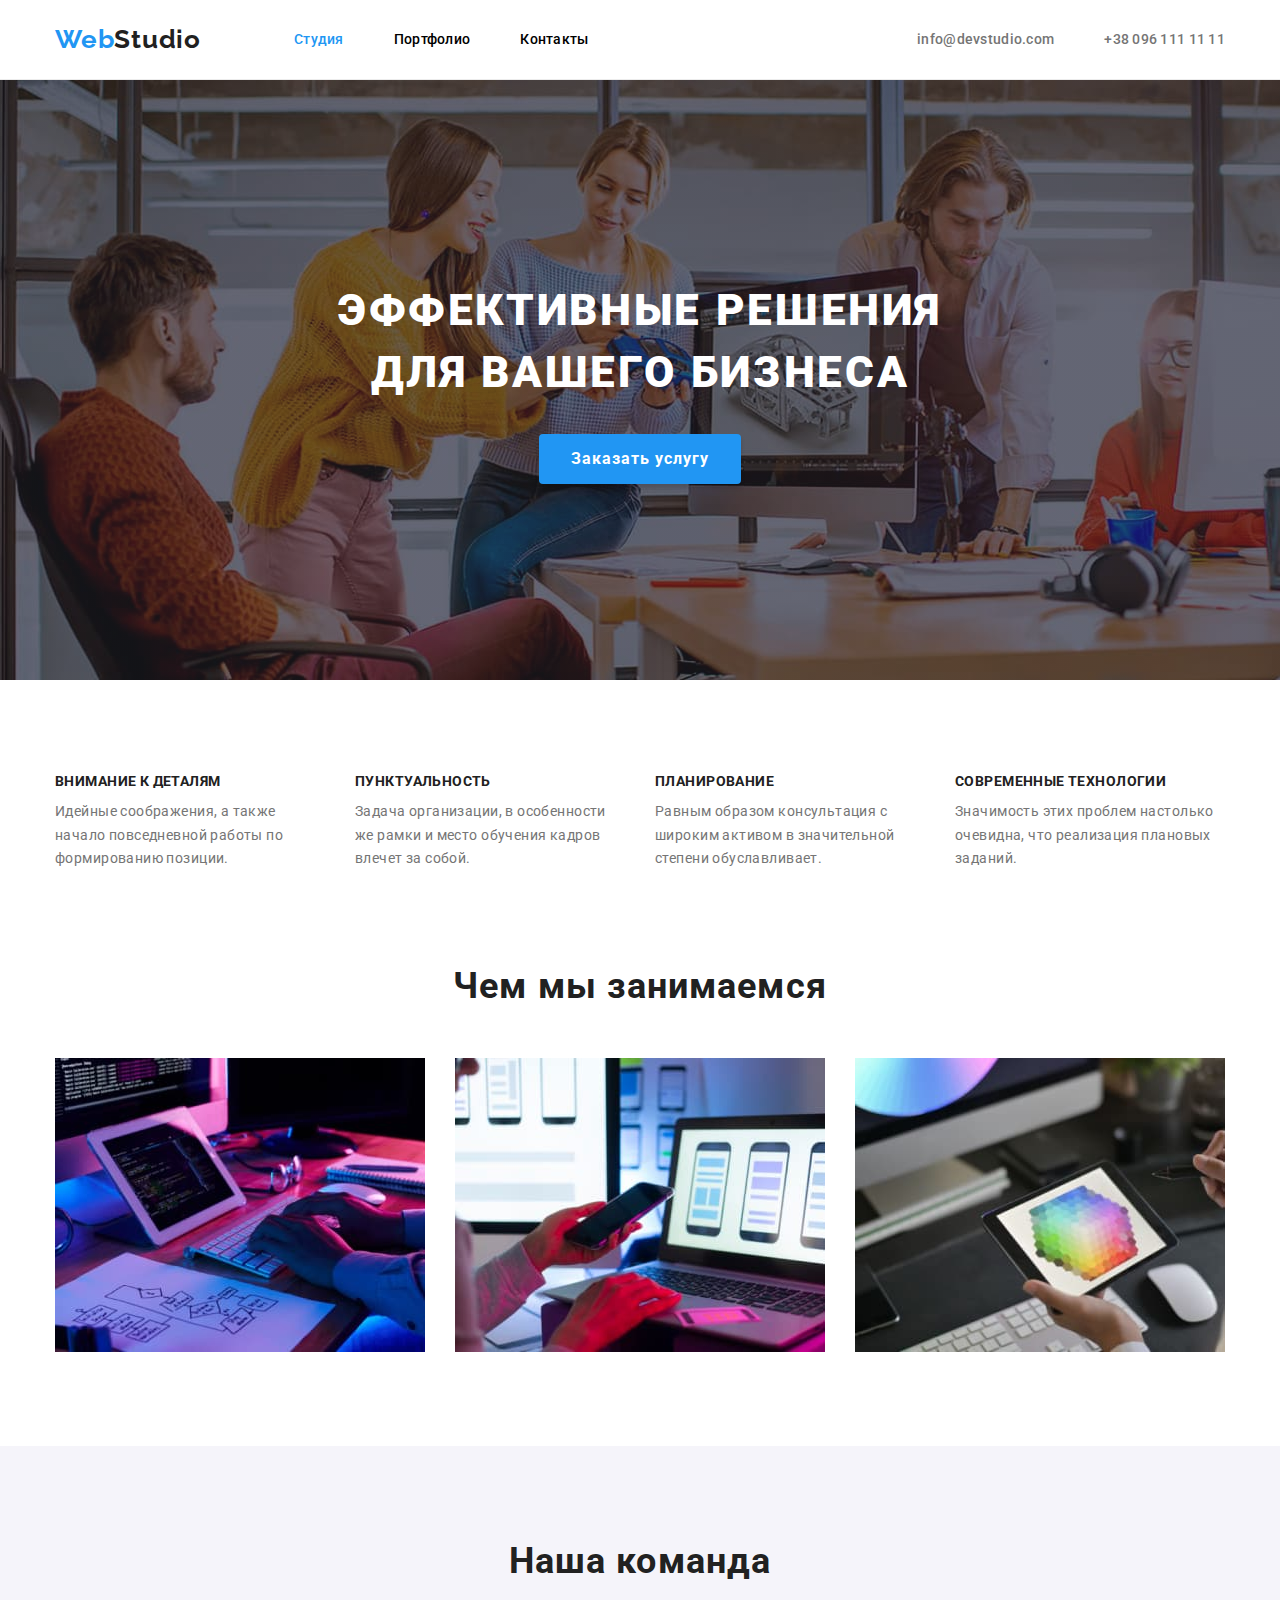
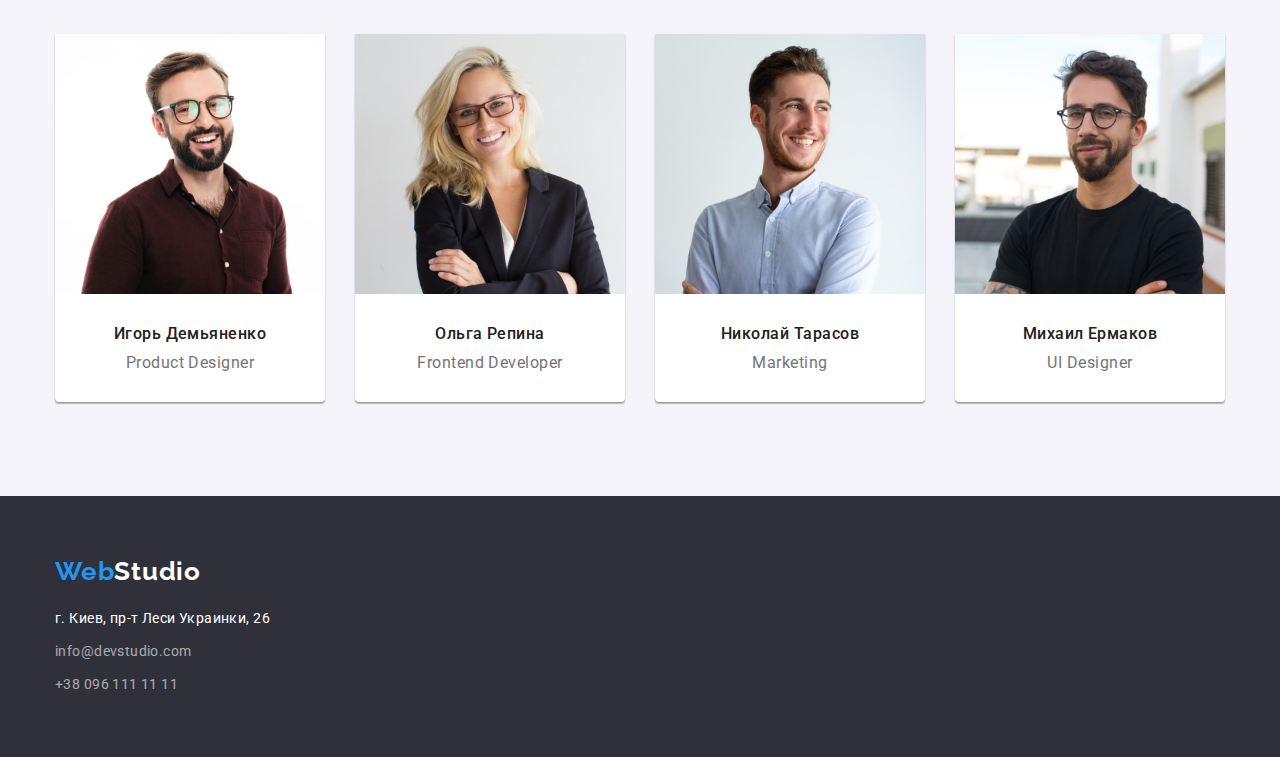
==== index.html @ b8a1b8b2 "Added overlay for hero" ====
<!DOCTYPE html>
<html lang="en">
  <head>
    <meta charset="UTF-8" />
    <meta http-equiv="X-UA-Compatible" content="IE=edge" />
    <meta name="viewport" content="width=device-width, initial-scale=1.0" />
    <title>Студия</title>
    <link rel="preconnect" href="https://fonts.googleapis.com" />
    <link rel="preconnect" href="https://fonts.gstatic.com" crossorigin />
    <link
      href="https://fonts.googleapis.com/css2?family=Raleway:wght@700&family=Roboto:wght@400;500;700;900&display=swap"
      rel="stylesheet"
    />
    <link
      rel="stylesheet"
      href="https://cdnjs.cloudflare.com/ajax/libs/modern-normalize/1.1.0/modern-normalize.min.css"
    />
    <link rel="stylesheet" href="./css/styles.css" />
  </head>
  <body>
    <!-- Шапка сайта -->
    <header class="header">
      <div class="main container">
        <nav class="nav">
          <a href="./index.html" class="header-logo link"
            ><span class="header-logo-web">Web</span>Studio</a
          >
          <ul class="header-list list">
            <li class="items">
              <a href="./index.html" class="studio link">Студия</a>
            </li>
            <li class="items">
              <a href="./portfolio.html" class="link">Портфолио</a>
            </li>
            <li class="items"><a href="" class="link">Контакты</a></li>
          </ul>
        </nav>
        <ul class="goto-list list">
          <li class="address">
            <a href="mailto:info@devstudio.com" class="contacts link"
              >info@devstudio.com</a
            >
          </li>
          <li class="address">
            <a href="tel:+380961111111" class="contacts link"
              >+38 096 111 11 11</a
            >
          </li>
        </ul>
      </div>
    </header>
    <!-- Основной контент страницы -->
    <main>
      <!-- Герой -->
      <section class="hero overlay">
        <div class="container">
          <h1 class="hero-title">Эффективные решения для вашего бизнеса</h1>
          <button type="button" class="hero-button">Заказать услугу</button>
        </div>
      </section>
      <!-- Особенности -->
      <section class="feature">
        <div class="container">
          <h2 class="hiden-title">Особенности</h2>
          <ul class="feature-list list">
            <li class="items">
              <h3 class="feature-title">Внимание к деталям</h3>
              <p class="feature-paragraph">
                Идейные соображения, а также начало повседневной работы по
                формированию позиции.
              </p>
            </li>
            <li class="items">
              <h3 class="feature-title">Пунктуальность</h3>
              <p class="feature-paragraph">
                Задача организации, в особенности же рамки и место обучения
                кадров влечет за собой.
              </p>
            </li>
            <li class="items">
              <h3 class="feature-title">Планирование</h3>
              <p class="feature-paragraph">
                Равным образом консультация с широким активом в значительной
                степени обуславливает.
              </p>
            </li>
            <li class="items">
              <h3 class="feature-title">Современные технологии</h3>
              <p class="feature-paragraph">
                Значимость этих проблем настолько очевидна, что реализация
                плановых заданий.
              </p>
            </li>
          </ul>
        </div>
      </section>
      <!-- Чем мы занимаемся -->
      <section class="work">
        <div class="container">
          <h3 class="work-title">Чем мы занимаемся</h3>
          <ul class="list">
            <li class="items">
              <img src="./images/1.jpg" alt="endcode" width="370" class="img" />
            </li>
            <li class="items">
              <img
                src="./images/2.jpg"
                alt="choosing style"
                width="370"
                class="img"
              />
            </li>
            <li class="items">
              <img
                src="./images/3.jpg"
                alt="choosing gamma"
                width="370"
                class="img"
              />
            </li>
          </ul>
        </div>
      </section>
      <!-- Наша команда -->
      <section class="team">
        <div class="container">
          <h3 class="team-title">Наша команда</h3>
          <ul class="team-list list">
            <li class="team-line">
              <img src="./images/4.jpg" alt="photo" width="270" class="img" />
              <h3 class="team-header">Игорь Демьяненко</h3>
              <p class="team-garagraph">Product Designer</p>
            </li>
            <li class="team-line">
              <img src="./images/5.jpg" alt="photo" width="270" class="img" />
              <h3 class="team-header">Ольга Репина</h3>
              <p class="team-garagraph">Frontend Developer</p>
            </li>
            <li class="team-line">
              <img src="./images/6.jpg" alt="photo" width="270" class="img" />
              <h3 class="team-header">Николай Тарасов</h3>
              <p class="team-garagraph">Marketing</p>
            </li>
            <li class="team-line">
              <img src="./images/7.jpg" alt="photo" width="270" class="img" />
              <h3 class="team-header">Михаил Ермаков</h3>
              <p class="team-garagraph">UI Designer</p>
            </li>
          </ul>
        </div>
      </section>
    </main>
    <!-- Контакты, футер -->
    <footer class="footer">
      <div class="container">
        <a href="./index.html" class="footer-logo link"
          ><span class="footer-logo-web">Web</span>Studio</a
        >
        <address>
          <ul class="list">
            <li class="goto">
              <a
                href="https://www.google.com/maps/d/viewer?mid=10uSM3H-mIU3GznYo2szRIEphczw&hl=en_US"
                target="_blank"
                rel="noopener noreferrer"
                class="footer-adress link"
                >г. Киев, пр-т Леси Украинки, 26</a
              >
            </li>
            <li class="goto">
              <a href="mailto:info@devstudio.com" class="footer-link link"
                >info@devstudio.com</a
              >
            </li>
            <li class="goto">
              <a href="tel:+380961111111" class="footer-link link"
                >+38 096 111 11 11</a
              >
            </li>
          </ul>
        </address>
      </div>
    </footer>
  </body>
</html>
---- css/styles.css ----
:root {
  --main-bcgrnd-color: #e5e5e5;
  --main-font-color: #212121;
  --button-color: #2196f3;
  --add-font-color: #000000;
  --paragraph-color: #757575;
  --white-color: #ffffff;
  --second-bcgrnd-color: #2f303a;
  --third-bcgrnd-color: #f5f4fa;
  --rgba-color: rgba(255, 255, 255, 0.6);
  --border-header: #ececec;
}
/* Глобальные стили в Body */
body {
  font-family: "Roboto", sans-serif;
  /* background-color: var(--main-bcgrnd-color); */
  color: var(--main-font-color);
}
/* Отключение точки рядом в списках */
.list {
  list-style: none;
  font-style: normal;
}
/* Скрываем заголовок которого нет на макете */
.hiden-title {
  display: none;
}
.header {
  background-color: var(--white-color);
  margin-left: auto;
  margin-right: auto;
  border-bottom: 1px solid var(--border-header);
}
/* Удаляем подчеркивание в ссылках */
.link {
  font-weight: 500;
  font-size: 14px;
  line-height: 1.1;
  letter-spacing: 0.02em;
  text-decoration: none;
  color: var(--add-font-color);
}

.main .link {
  display: block;
  text-align: center;
  padding-top: 32px;
  padding-bottom: 32px;
}

.container {
  margin-left: auto;
  margin-right: auto;
  width: 1200px;
  padding-left: 15px;
  padding-right: 15px;
}

.nav .header-logo {
  display: block;
  margin-right: 93px;
  padding-top: 24px;
  padding-bottom: 24px;

  font-family: "Raleway";
  font-weight: 700;
  font-size: 26px;
  line-height: 1.2;
  letter-spacing: 0.03em;
  color: var(--add-font-colour);
}

.header-logo-web {
  color: var(--button-color);
}

.header-list {
  display: flex;
  padding: 0;
  margin-top: 0;
  margin-bottom: 0;

  font-weight: 500;
  font-size: 14px;
  line-height: 1.1;
  letter-spacing: 0.02em;
}

.main .items:not(:last-child) {
  margin-right: 50px;
}

.header .main {
  display: flex;
}

.nav {
  display: flex;
  align-items: center;
}

.main .goto-list {
  display: flex;
  margin-left: auto;
  padding: 0;
  margin-top: 0;
  margin-bottom: 0;
}

.main .address:not(:last-child) {
  margin-right: 50px;
}

.header-list .link:hover,
.header-list .link:focus,
.goto-list .link:hover,
.goto-list .link:focus {
  color: var(--button-color);
}

.header .studio,
.header .portfolio {
  color: var(--button-color);
}
.goto-list .contacts {
  color: var(--paragraph-color);
}
.hero {
  padding-top: 200px;
  padding-bottom: 200px;
  margin-left: auto;
  margin-right: auto;
}

.overlay {
  max-width: 1600px;
  height: 600px;
  margin-left: auto;
  margin-right: auto;
  background-image: linear-gradient(
      to right,
      rgba(47, 48, 58, 0.4),
      rgba(47, 48, 58, 0.4)
    ),
    url("../images/hero.jpg");
}

.hero-title {
  width: 696px;

  margin: 0 auto 30px;

  font-weight: 900;
  font-size: 44px;
  line-height: 1.4;
  text-align: center;
  letter-spacing: 0.06em;
  text-transform: uppercase;
  color: var(--white-color);
}

.hero .hero-button {
  display: block;
  padding: 10px 32px;
  min-width: 200px;
  margin: 0 auto;

  font-family: inherit;
  font-weight: 700;
  font-size: 16px;
  line-height: 1.9;
  align-items: center;
  text-align: center;
  letter-spacing: 0.06em;
  color: var(--white-color);

  box-shadow: 0px 4px 4px rgba(0, 0, 0, 0.15);
  border-radius: 4px;
  border: transparent;
  background-color: var(--button-color);

  cursor: pointer;
}
.hero .hero-button:hover,
.hero .hero-button:focus {
  color: var(--add-font-color);
}

.feature {
  padding-top: 94px;
  padding-bottom: 94px;
  margin-left: auto;
  margin-right: auto;
}

.feature .feature-title {
  width: 270px;

  margin-top: 0;
  margin-bottom: 10px;

  font-weight: 700;
  font-size: 14px;
  line-height: 1.1;
  letter-spacing: 0.03em;
  text-transform: uppercase;
}

.feature .feature-list {
  display: flex;
  justify-content: center;
  margin-top: 0;
  margin-bottom: 0;
  padding: 0;
}

.feature .items:not(:last-child) {
  margin-right: 30px;
}

.feature .feature-paragraph {
  width: 270px;

  margin-top: 0;
  margin-bottom: 0;

  font-size: 14px;
  line-height: 1.7;
  letter-spacing: 0.03em;
  color: var(--paragraph-color);
}

.work {
  padding-bottom: 94px;
  margin-left: auto;
  margin-right: auto;
}

.work .work-title {
  margin-top: 0;
  margin-bottom: 50px;

  font-weight: 700;
  font-size: 36px;
  line-height: 1.2;
  text-align: center;
  letter-spacing: 0.03em;
}

.work .list {
  display: flex;
  justify-content: center;

  margin-top: 0;
  margin-bottom: 0;
  padding: 0;
}

.work .items:not(:last-child) {
  margin-right: 30px;
}

.work .img {
  display: block;
  margin: 0;
}

.team {
  background-color: var(--third-bcgrnd-color);
  margin-left: auto;
  margin-right: auto;
  padding-top: 94px;
  padding-bottom: 94px;
}
.team .team-title {
  margin-top: 0;
  margin-bottom: 50px;

  font-weight: 700;
  font-size: 36px;
  line-height: 1.2;
  text-align: center;
  letter-spacing: 0.03em;
}

.team .team-list {
  display: flex;
  justify-content: center;
  margin: 0;
  padding: 0;
}

.team .team-line {
  background-color: var(--white-color);
  padding-bottom: 30px;
  box-shadow: 0px 1px 3px rgba(0, 0, 0, 0.12), 0px 1px 1px rgba(0, 0, 0, 0.14),
    0px 2px 1px rgba(0, 0, 0, 0.2);
  border-radius: 0px 0px 4px 4px;
}

.team .team-line:not(:last-child) {
  margin-right: 30px;
}

.team .team-header {
  margin-top: 30px;
  margin-bottom: 10px;

  font-weight: 500;
  font-size: 16px;
  line-height: 1.2;
  text-align: center;
  letter-spacing: 0.03em;
}
.team .team-garagraph {
  margin-top: 0;
  margin-bottom: 0;

  font-weight: 400;
  font-size: 16px;
  line-height: 1.2;
  text-align: center;
  letter-spacing: 0.03em;
  color: var(--paragraph-color);
}

.team-list .img {
  display: block;
  margin: 0;
}

.footer {
  background-color: var(--second-bcgrnd-color);
  margin-left: auto;
  margin-right: auto;
  padding-top: 60px;
  padding-bottom: 60px;
}

.footer .footer-logo {
  display: inline-block;
  margin-bottom: 20px;

  font-family: "Raleway";
  font-weight: 700;
  font-size: 26px;
  line-height: 1.2;
  letter-spacing: 0.03em;
  color: var(--white-color);
}

.footer .footer-logo-web {
  color: var(--button-color);
}

/* .footer .list {
  margin-left: 215px;
} */

.footer .footer-link,
.footer .footer-adress {
  font-weight: 400;
  font-size: 14px;
  line-height: 1.7;
  letter-spacing: 0.03em;
  color: var(--white-color);
}
.footer .footer-link {
  color: var(--rgba-color);
}

.footer .footer-link:hover,
.footer .footer-adress:hover,
.footer .footer-link:focus,
.footer .footer-adress:focus {
  color: var(--button-color);
}

.footer .list {
  margin-top: 0;
  margin-bottom: 0;
  padding: 0;
}

.footer .goto:not(:last-child) {
  margin-bottom: 9px;
}

/* Стили для портфолио */
.filter {
  margin-left: auto;
  margin-right: auto;
  padding-top: 94px;
  padding-bottom: 94px;
}

.filter .filter-list {
  display: flex;
  margin-top: 0;
  padding: 0;
  margin-bottom: 0;
  margin-bottom: 50px;
}

.filter .result-search {
  display: flex;
  flex-wrap: wrap;
  justify-content: center;
  margin-top: 0;
  padding: 0;
  margin-bottom: 0;
}

.filter-list > .items:not(:last-child) {
  margin-right: 8px;
}

.filter .sort {
  display: flex;
  justify-content: center;
}

.filter-button {
  display: inline-block;
  padding: 8px 22px;
  min-width: 73px;
  text-align: center;

  font-family: inherit;
  font-weight: 500;
  font-size: 16px;
  line-height: 1.6;

  border: transparent;
  border-radius: 4px;
  background-color: var(--third-bcgrnd-color);
  cursor: pointer;
}

.filter-button:hover,
.filter-button:focus {
  color: var(--white-color);
  background-color: var(--button-color);
}

.filter .filter-search {
  background-color: var(--white-color);
  width: calc((100% - 60px) / 3);
}

.filter-search > .border {
  border: 1px solid #eeeeee;
}

.filter-search .center {
  padding: 20px 24px 20px;
}

.result-search > .filter-search:not(:nth-child(3n)) {
  margin-right: 30px;
}

.result-search > .filter-search:not(:nth-last-child(-n + 3)) {
  margin-bottom: 30px;
}

.filter .img {
  display: block;
  margin: 0;
}

.filter .filter-title {
  width: 322px;

  margin-top: 0;
  margin-bottom: 4px;
  font-weight: 700;
  font-size: 18px;
  line-height: 2;
  letter-spacing: 0.06em;
}
.filter .filter-paragraph {
  width: 322px;

  margin: 0;

  font-weight: 400;
  font-size: 16px;
  line-height: 1.9;
  letter-spacing: 0.03em;
  color: var(--paragraph-color);
}
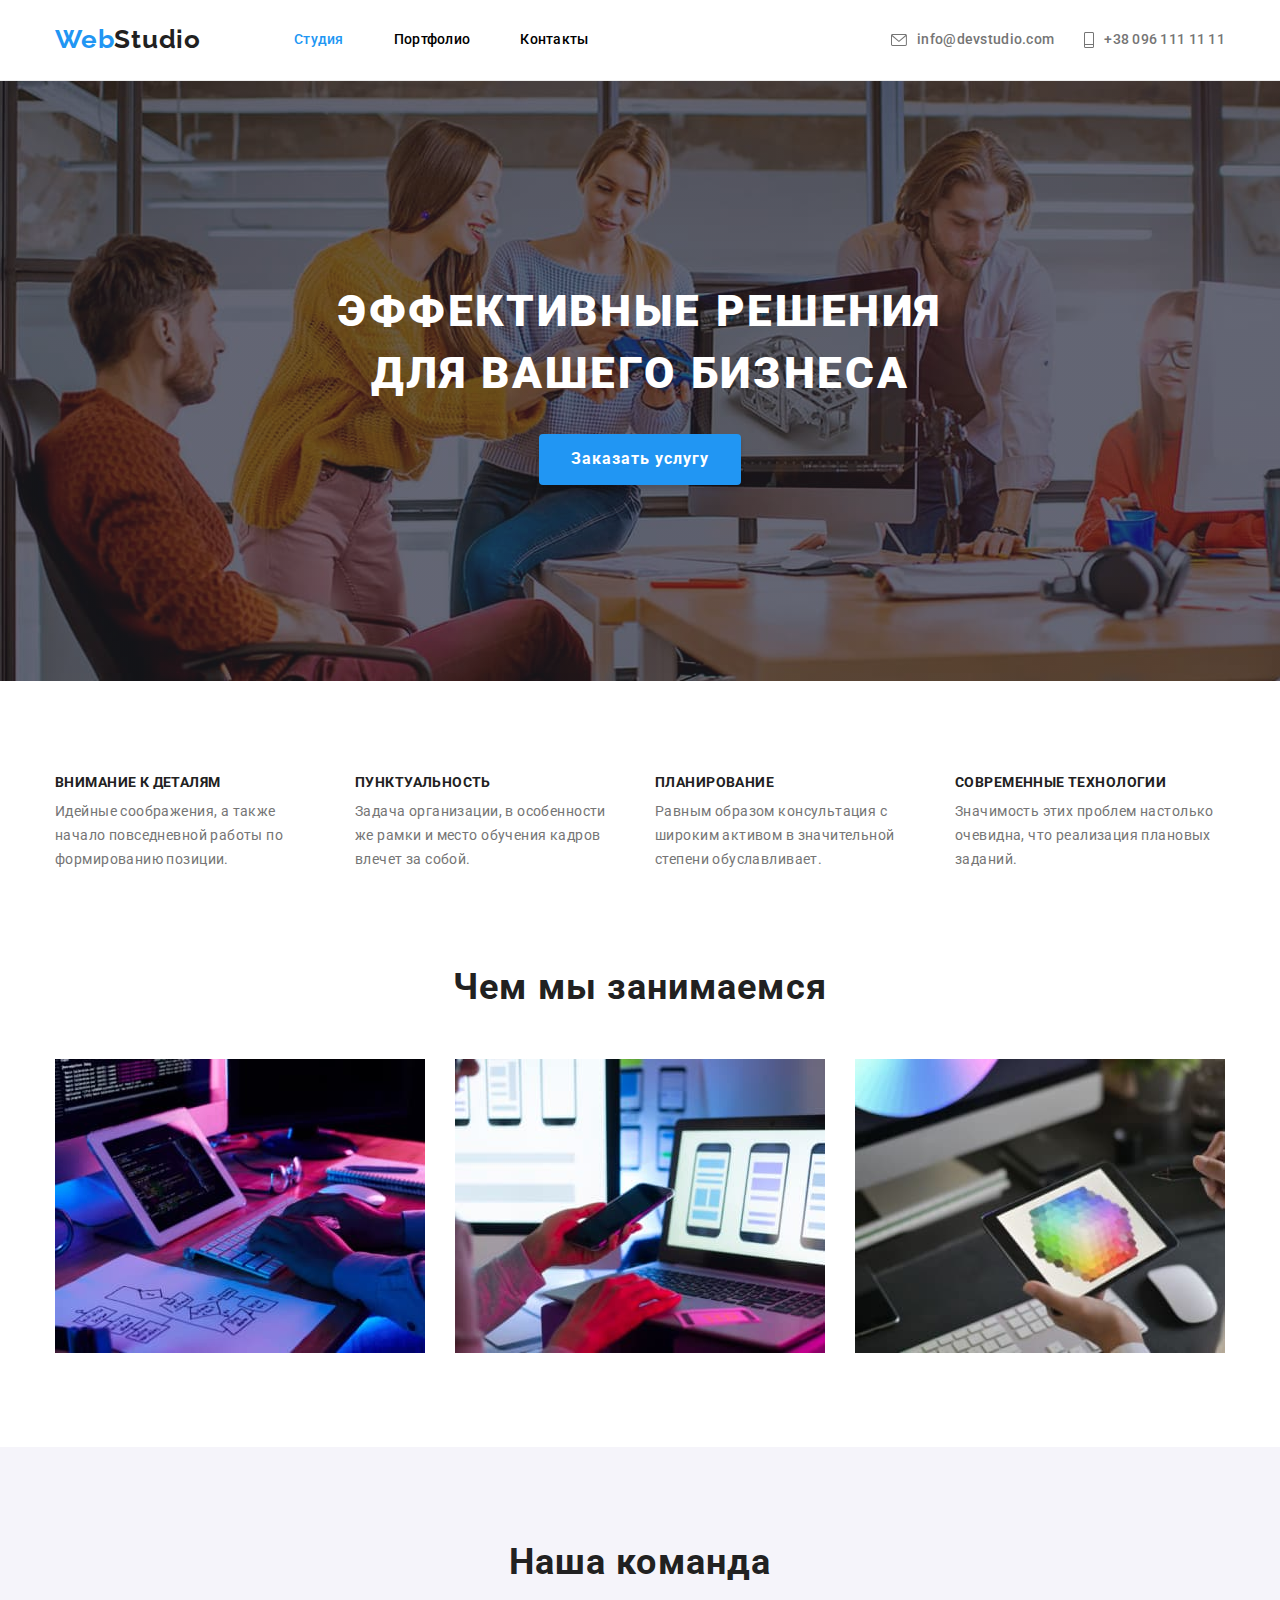
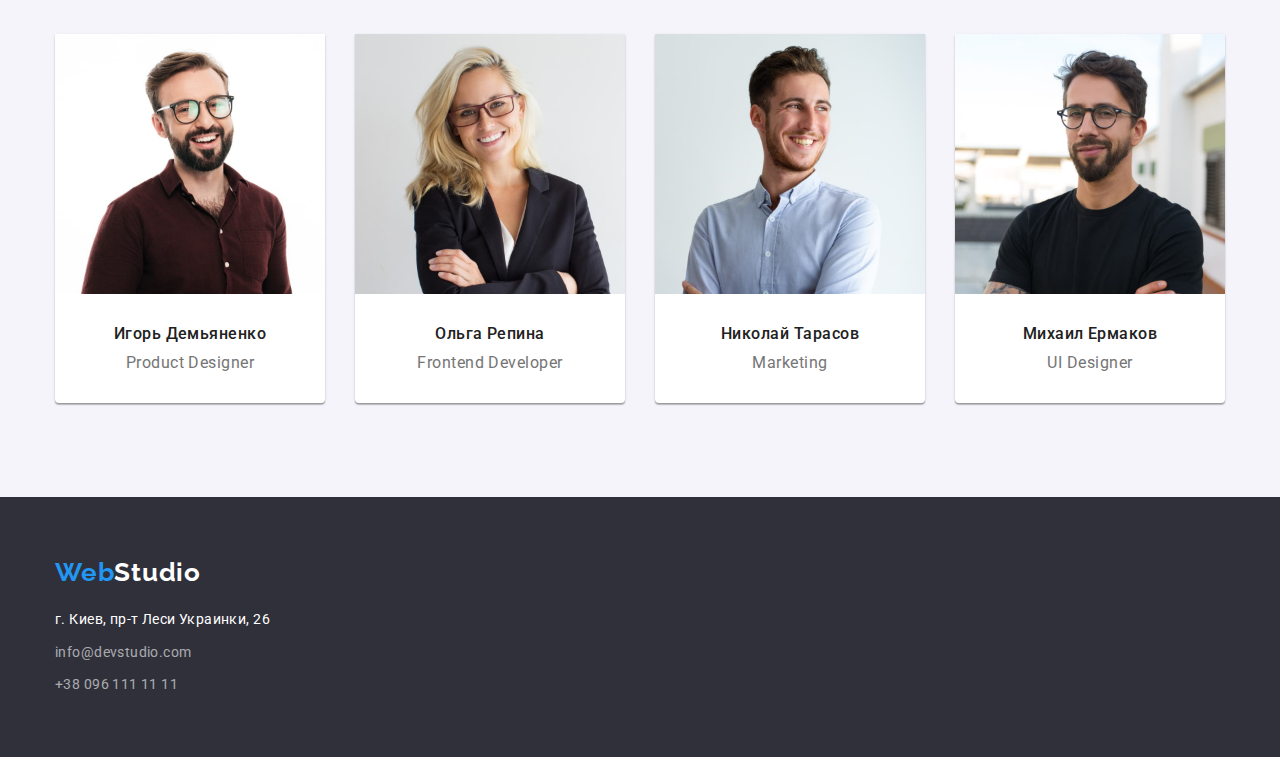
==== commit 6397669e: "Added svg icons for header" ====
--- a/index.html
+++ b/index.html
@@ -38,11 +38,15 @@
         <ul class="goto-list list">
           <li class="address">
             <a href="mailto:info@devstudio.com" class="contacts link"
+              ><svg class="envelope-icon icon">
+                <use href="./images/icons.svg#envelope"></use></svg
               >info@devstudio.com</a
             >
           </li>
           <li class="address">
             <a href="tel:+380961111111" class="contacts link"
+              ><svg class="phone-icon icon">
+                <use href="./images/icons.svg#phone"></use></svg
               >+38 096 111 11 11</a
             >
           </li>
@@ -163,7 +167,7 @@
                 href="https://www.google.com/maps/d/viewer?mid=10uSM3H-mIU3GznYo2szRIEphczw&hl=en_US"
                 target="_blank"
                 rel="noopener noreferrer"
-                class="footer-adress link"
+                class="footer-address link"
                 >г. Киев, пр-т Леси Украинки, 26</a
               >
             </li>
--- a/css/styles.css
+++ b/css/styles.css
@@ -21,6 +21,13 @@
   list-style: none;
   font-style: normal;
 }
+/* Кастомизация иконок svg */
+.icon {
+  display: flex;
+  margin-top: 0;
+  margin-bottom: 0;
+}
+
 /* Скрываем заголовок которого нет на макете */
 .hiden-title {
   display: none;
@@ -107,8 +114,20 @@
   margin-bottom: 0;
 }
 
+.envelope-icon {
+  width: 16px;
+  height: 12px;
+  margin-right: 10px;
+}
+
+.phone-icon {
+  width: 10px;
+  height: 16px;
+  margin-right: 10px;
+}
+
 .main .address:not(:last-child) {
-  margin-right: 50px;
+  margin-right: 30px;
 }
 
 .header-list .link:hover,
@@ -116,6 +135,7 @@
 .goto-list .link:hover,
 .goto-list .link:focus {
   color: var(--button-color);
+  fill: var(--button-color);
 }
 
 .header .studio,
@@ -123,7 +143,10 @@
   color: var(--button-color);
 }
 .goto-list .contacts {
+  display: flex;
   color: var(--paragraph-color);
+  fill: var(--paragraph-color);
+  align-items: center;
 }
 .hero {
   padding-top: 200px;
@@ -353,12 +376,8 @@
   color: var(--button-color);
 }
 
-/* .footer .list {
-  margin-left: 215px;
-} */
-
 .footer .footer-link,
-.footer .footer-adress {
+.footer .footer-address {
   font-weight: 400;
   font-size: 14px;
   line-height: 1.7;
@@ -370,9 +389,9 @@
 }
 
 .footer .footer-link:hover,
-.footer .footer-adress:hover,
+.footer .footer-address:hover,
 .footer .footer-link:focus,
-.footer .footer-adress:focus {
+.footer .footer-address:focus {
   color: var(--button-color);
 }
 
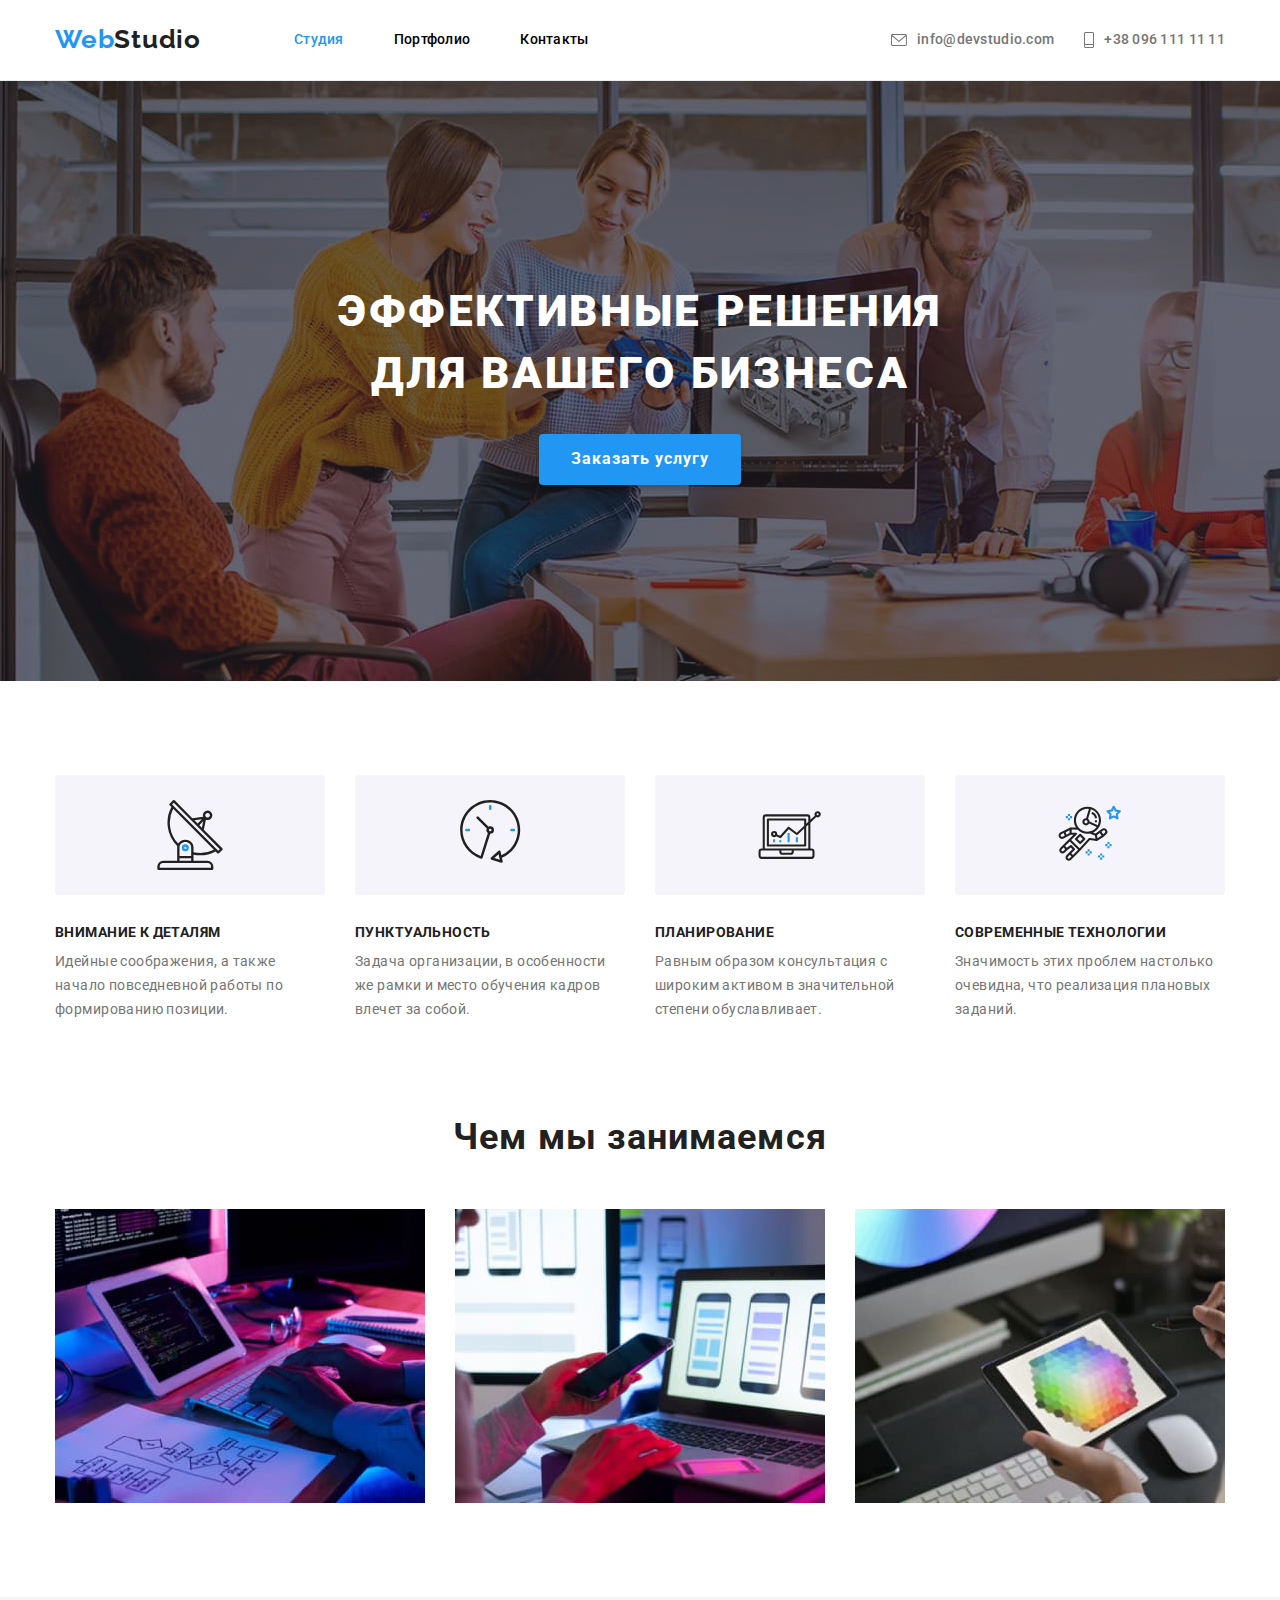
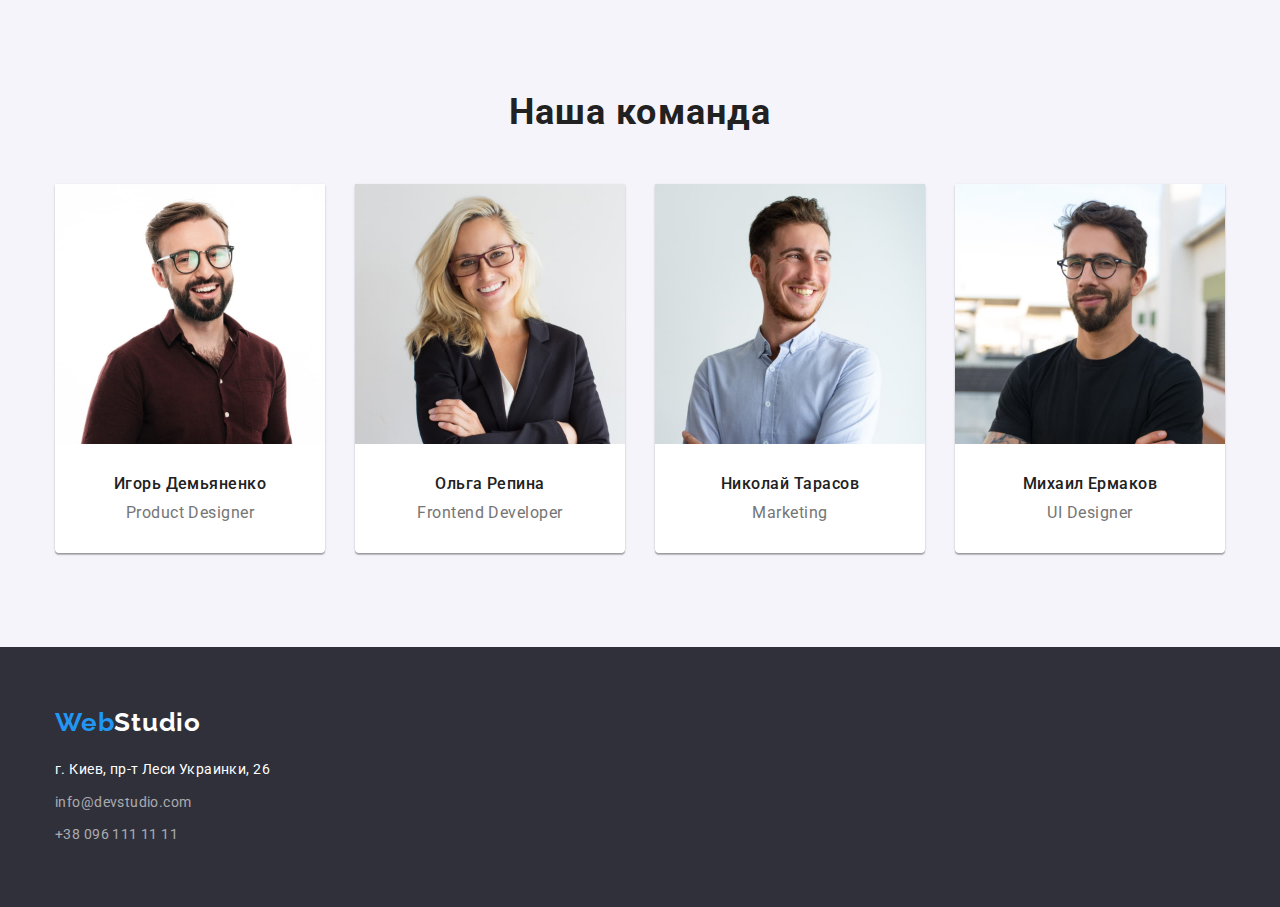
==== commit d6947d7a: "Added svg for features" ====
--- a/index.html
+++ b/index.html
@@ -68,6 +68,11 @@
           <h2 class="hiden-title">Особенности</h2>
           <ul class="feature-list list">
             <li class="items">
+              <div class="items-border">
+                <svg class="items-icon icon">
+                  <use href="./images/icons.svg#antenna"></use>
+                </svg>
+              </div>
               <h3 class="feature-title">Внимание к деталям</h3>
               <p class="feature-paragraph">
                 Идейные соображения, а также начало повседневной работы по
@@ -75,6 +80,11 @@
               </p>
             </li>
             <li class="items">
+              <div class="items-border">
+                <svg class="items-icon icon">
+                  <use href="./images/icons.svg#clock"></use>
+                </svg>
+              </div>
               <h3 class="feature-title">Пунктуальность</h3>
               <p class="feature-paragraph">
                 Задача организации, в особенности же рамки и место обучения
@@ -82,6 +92,11 @@
               </p>
             </li>
             <li class="items">
+              <div class="items-border">
+                <svg class="items-icon icon">
+                  <use href="./images/icons.svg#diagram"></use>
+                </svg>
+              </div>
               <h3 class="feature-title">Планирование</h3>
               <p class="feature-paragraph">
                 Равным образом консультация с широким активом в значительной
@@ -89,6 +104,11 @@
               </p>
             </li>
             <li class="items">
+              <div class="items-border">
+                <svg class="items-icon icon">
+                  <use href="./images/icons.svg#astronaut"></use>
+                </svg>
+              </div>
               <h3 class="feature-title">Современные технологии</h3>
               <p class="feature-paragraph">
                 Значимость этих проблем настолько очевидна, что реализация
--- a/css/styles.css
+++ b/css/styles.css
@@ -237,6 +237,25 @@
   padding: 0;
 }
 
+.feature .items-border {
+  display: flex;
+  width: 270px;
+  height: 120px;
+
+  justify-content: center;
+  align-items: center;
+  margin-top: 0;
+  margin-bottom: 30px;
+
+  background-color: var(--third-bcgrnd-color);
+  border-radius: 4px;
+}
+
+.feature .items-icon {
+  width: 70px;
+  height: 70px;
+}
+
 .feature .items:not(:last-child) {
   margin-right: 30px;
 }
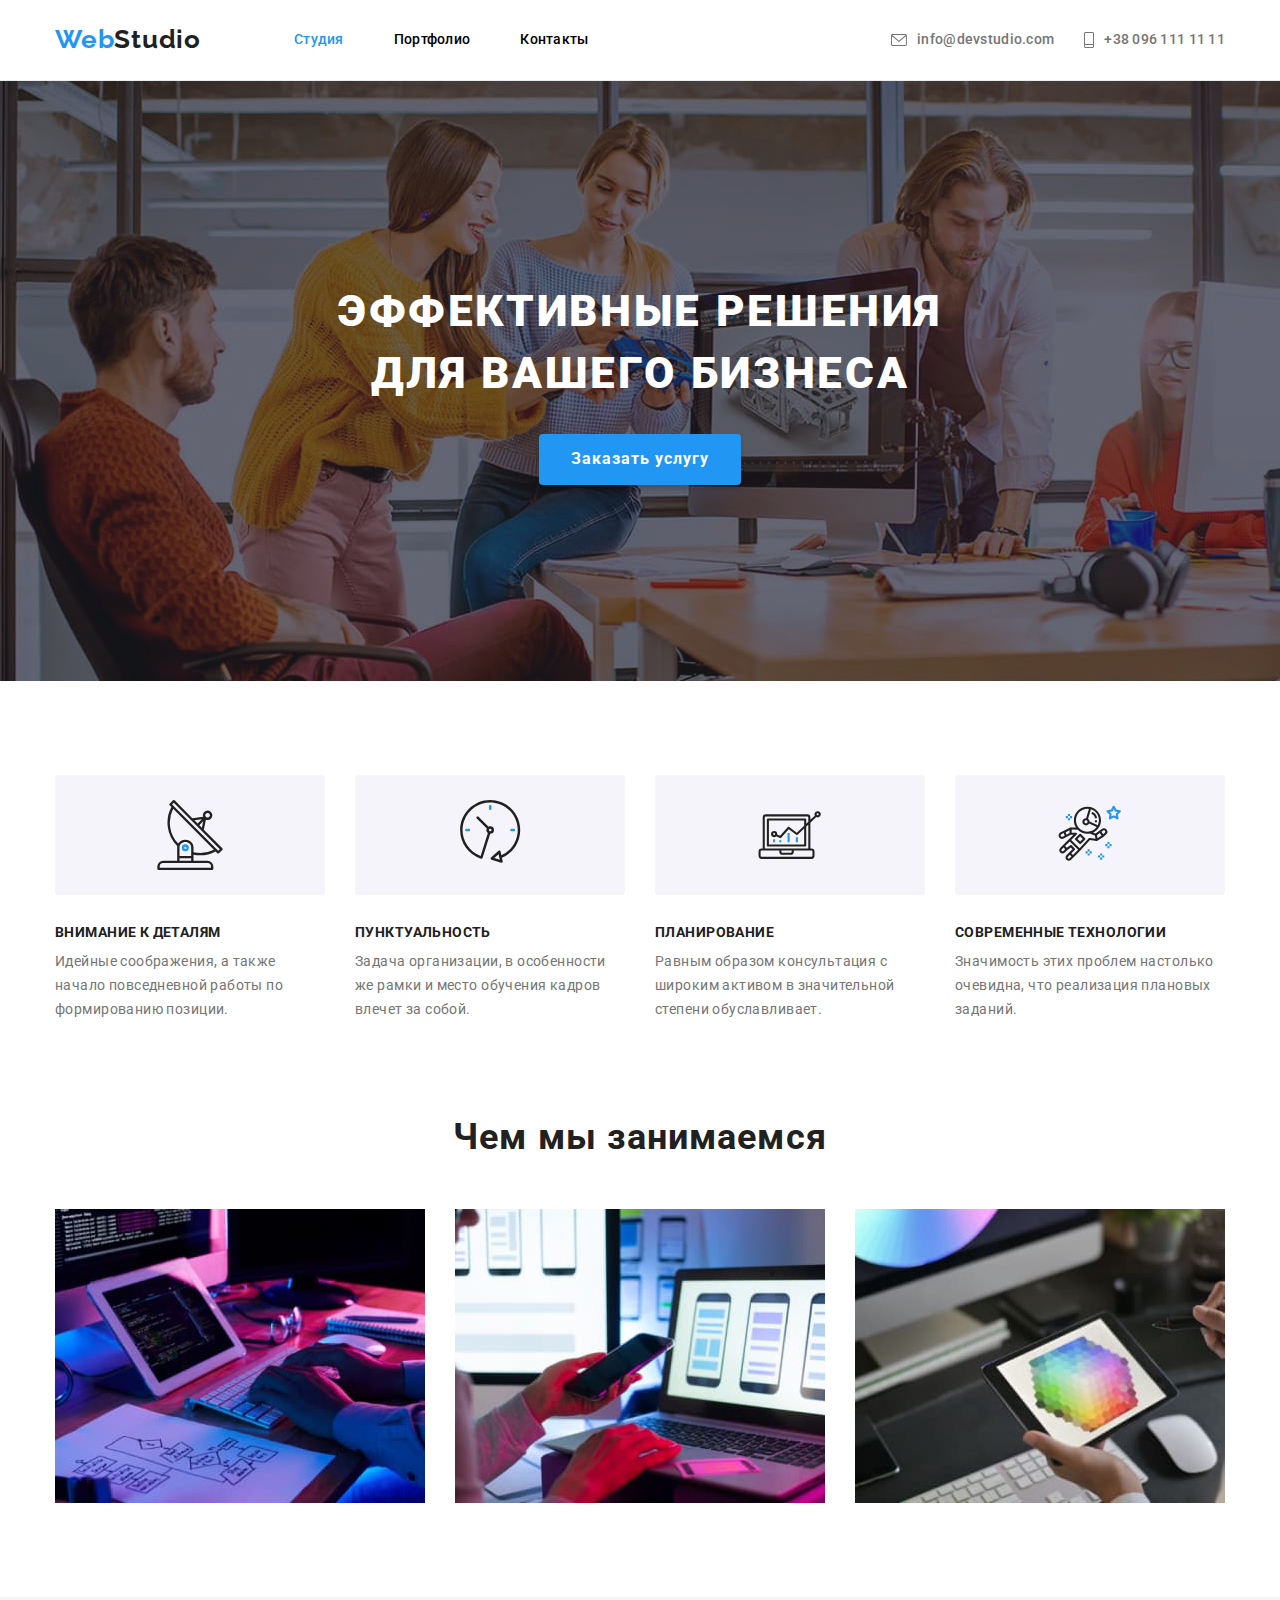
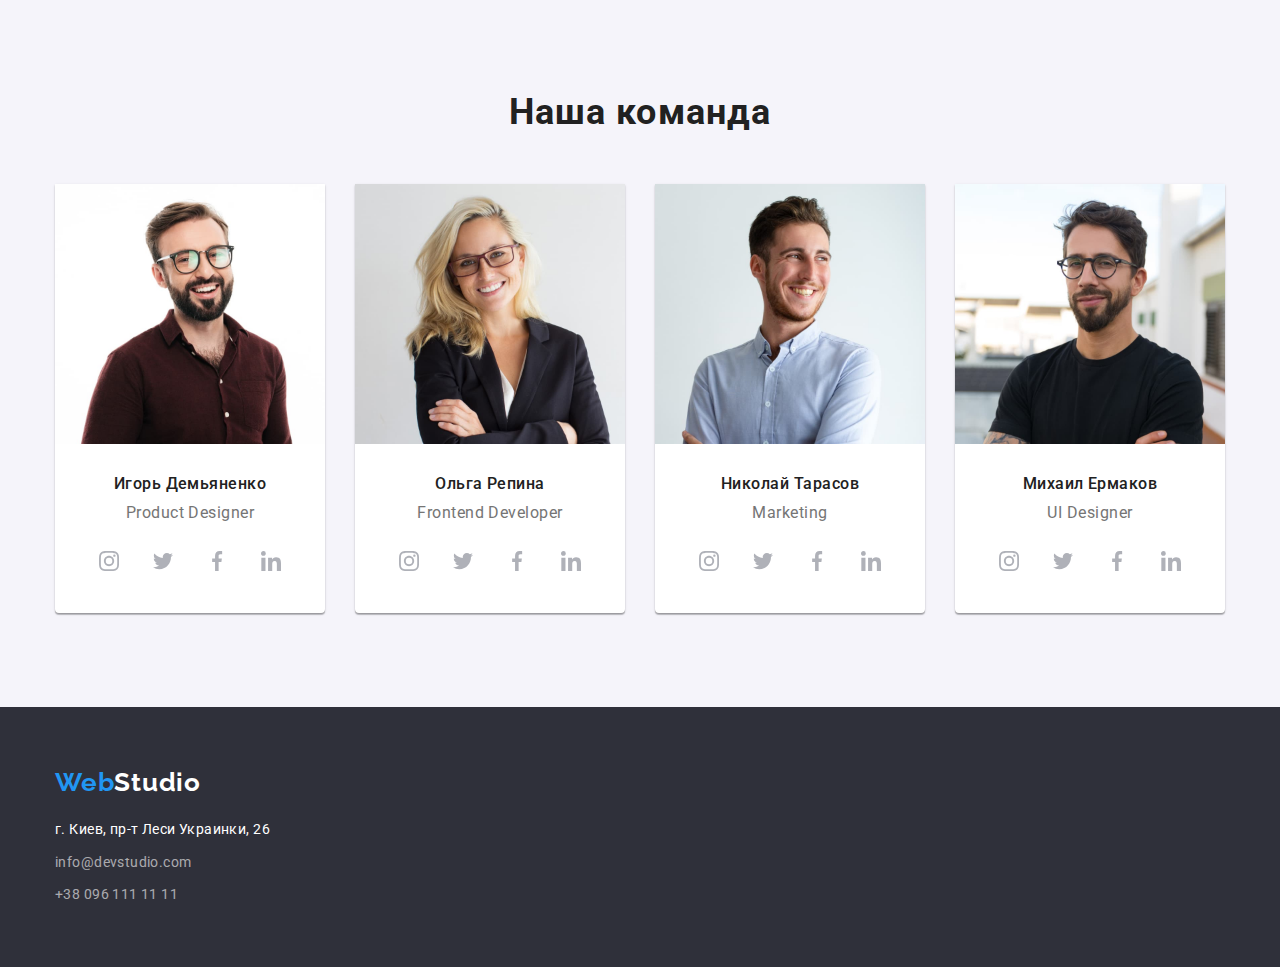
==== commit 9288f5a6: "Added social network icons for #team section" ====
--- a/index.html
+++ b/index.html
@@ -154,21 +154,152 @@
               <img src="./images/4.jpg" alt="photo" width="270" class="img" />
               <h3 class="team-header">Игорь Демьяненко</h3>
               <p class="team-garagraph">Product Designer</p>
+              <div class="social-box">
+                <ul class="social-list list">
+                  <li class="social-items">
+                    <a href="https://www.instagram.com/" aria-label="instagram" target="_blank" rel="noopener noreferrer nofollow" class="social-link">
+                      <svg class="social-icons">
+                        <use href="./images/icons.svg#instagram"</use>
+                      </svg>
+                    </a>
+                  </li>
+                  <li class="social-items">
+                    <a href="https://twitter.com/" aria-label="twitter" target="_blank" rel="noopener noreferrer nofollow" class="social-link">
+                      <svg class="social-icons">
+                        <use href="./images/icons.svg#twitter"</use>
+                      </svg>
+                    </a>
+                  </li>
+                  <li class="social-items">
+                    <a href="https://www.facebook.com/" aria-label="facebook" target="_blank" rel="noopener noreferrer nofollow" class="social-link">
+                      <svg class="social-icons">
+                        <use href="./images/icons.svg#facebook"</use>
+                      </svg>
+                    </a>
+                  </li>
+                  <li class="social-items">
+                    <a href="https://linkedin.com/" aria-label="linkedin" target="_blank" rel="noopener noreferrer nofollow" class="social-link">
+                      <svg class="social-icons">
+                        <use href="./images/icons.svg#linkedin"</use>
+                      </svg>
+                    </a>
+                  </li>
+                </ul>
+              </div>
             </li>
             <li class="team-line">
               <img src="./images/5.jpg" alt="photo" width="270" class="img" />
               <h3 class="team-header">Ольга Репина</h3>
               <p class="team-garagraph">Frontend Developer</p>
+              <div class="social-box">
+                <ul class="social-list list">
+                  <li class="social-items">
+                    <a href="https://www.instagram.com/" aria-label="instagram" target="_blank" rel="noopener noreferrer nofollow" class="social-link">
+                      <svg class="social-icons">
+                        <use href="./images/icons.svg#instagram"</use>
+                      </svg>
+                    </a>
+                  </li>
+                  <li class="social-items">
+                    <a href="https://twitter.com/" aria-label="twitter" target="_blank" rel="noopener noreferrer nofollow" class="social-link">
+                      <svg class="social-icons">
+                        <use href="./images/icons.svg#twitter"</use>
+                      </svg>
+                    </a>
+                  </li>
+                  <li class="social-items">
+                    <a href="https://www.facebook.com/" aria-label="facebook" target="_blank" rel="noopener noreferrer nofollow" class="social-link">
+                      <svg class="social-icons">
+                        <use href="./images/icons.svg#facebook"</use>
+                      </svg>
+                    </a>
+                  </li>
+                  <li class="social-items">
+                    <a href="https://linkedin.com/" aria-label="linkedin" target="_blank" rel="noopener noreferrer nofollow" class="social-link">
+                      <svg class="social-icons">
+                        <use href="./images/icons.svg#linkedin"</use>
+                      </svg>
+                    </a>
+                  </li>
+                </ul>
+              </div>
+              
             </li>
             <li class="team-line">
               <img src="./images/6.jpg" alt="photo" width="270" class="img" />
               <h3 class="team-header">Николай Тарасов</h3>
               <p class="team-garagraph">Marketing</p>
+              <div class="social-box">
+                <ul class="social-list list">
+                  <li class="social-items">
+                    <a href="https://www.instagram.com/" aria-label="instagram" target="_blank" rel="noopener noreferrer nofollow" class="social-link">
+                      <svg class="social-icons">
+                        <use href="./images/icons.svg#instagram"</use>
+                      </svg>
+                    </a>
+                  </li>
+                  <li class="social-items">
+                    <a href="https://twitter.com/" aria-label="twitter" target="_blank" rel="noopener noreferrer nofollow" class="social-link">
+                      <svg class="social-icons">
+                        <use href="./images/icons.svg#twitter"</use>
+                      </svg>
+                    </a>
+                  </li>
+                  <li class="social-items">
+                    <a href="https://www.facebook.com/" aria-label="facebook" target="_blank" rel="noopener noreferrer nofollow" class="social-link">
+                      <svg class="social-icons">
+                        <use href="./images/icons.svg#facebook"</use>
+                      </svg>
+                    </a>
+                  </li>
+                  <li class="social-items">
+                    <a href="https://linkedin.com/" aria-label="linkedin" target="_blank" rel="noopener noreferrer nofollow" class="social-link">
+                      <svg class="social-icons">
+                        <use href="./images/icons.svg#linkedin"</use>
+                      </svg>
+                    </a>
+                  </li>
+                </ul>
+              </div>
+              
             </li>
             <li class="team-line">
               <img src="./images/7.jpg" alt="photo" width="270" class="img" />
               <h3 class="team-header">Михаил Ермаков</h3>
               <p class="team-garagraph">UI Designer</p>
+              <div class="social-box">
+                <ul class="social-list list">
+                  <li class="social-items">
+                    <a href="https://www.instagram.com/" aria-label="instagram" target="_blank" rel="noopener noreferrer nofollow" class="social-link">
+                      <svg class="social-icons">
+                        <use href="./images/icons.svg#instagram"</use>
+                      </svg>
+                    </a>
+                  </li>
+                  <li class="social-items">
+                    <a href="https://twitter.com/" aria-label="twitter" target="_blank" rel="noopener noreferrer nofollow" class="social-link">
+                      <svg class="social-icons">
+                        <use href="./images/icons.svg#twitter"</use>
+                      </svg>
+                    </a>
+                  </li>
+                  <li class="social-items">
+                    <a href="https://www.facebook.com/" aria-label="facebook" target="_blank" rel="noopener noreferrer nofollow" class="social-link">
+                      <svg class="social-icons">
+                        <use href="./images/icons.svg#facebook"</use>
+                      </svg>
+                    </a>
+                  </li>
+                  <li class="social-items">
+                    <a href="https://linkedin.com/" aria-label="linkedin" target="_blank" rel="noopener noreferrer nofollow" class="social-link">
+                      <svg class="social-icons">
+                        <use href="./images/icons.svg#linkedin"</use>
+                      </svg>
+                    </a>
+                  </li>
+                </ul>
+              </div>
+              
             </li>
           </ul>
         </div>
@@ -186,7 +317,7 @@
               <a
                 href="https://www.google.com/maps/d/viewer?mid=10uSM3H-mIU3GznYo2szRIEphczw&hl=en_US"
                 target="_blank"
-                rel="noopener noreferrer"
+                rel="noopener noreferrer nofollow"
                 class="footer-address link"
                 >г. Киев, пр-т Леси Украинки, 26</a
               >
--- a/css/styles.css
+++ b/css/styles.css
@@ -9,6 +9,7 @@
   --third-bcgrnd-color: #f5f4fa;
   --rgba-color: rgba(255, 255, 255, 0.6);
   --border-header: #ececec;
+  --social-network: #afb1b8;
 }
 /* Глобальные стили в Body */
 body {
@@ -370,6 +371,44 @@
   display: block;
   margin: 0;
 }
+/* Иконки для соц сетей */
+.team .social-box {
+  /* display: flex; */
+  margin-top: 16px;
+}
+
+.team .social-list {
+  display: flex;
+  padding: 0;
+  justify-content: center;
+}
+
+.team .social-items:not(:last-child) {
+  margin-right: 10px;
+}
+
+.team .social-link {
+  display: flex;
+
+  width: 44px;
+  height: 44px;
+  justify-content: center;
+  align-items: center;
+
+  border-radius: 50%;
+  fill: var(--social-network);
+}
+
+.team .social-link:hover,
+.team .social-link:focus {
+  background-color: var(--button-color);
+  fill: var(--white-color);
+}
+
+.team .social-icons {
+  width: 20px;
+  height: 20px;
+}
 
 .footer {
   background-color: var(--second-bcgrnd-color);
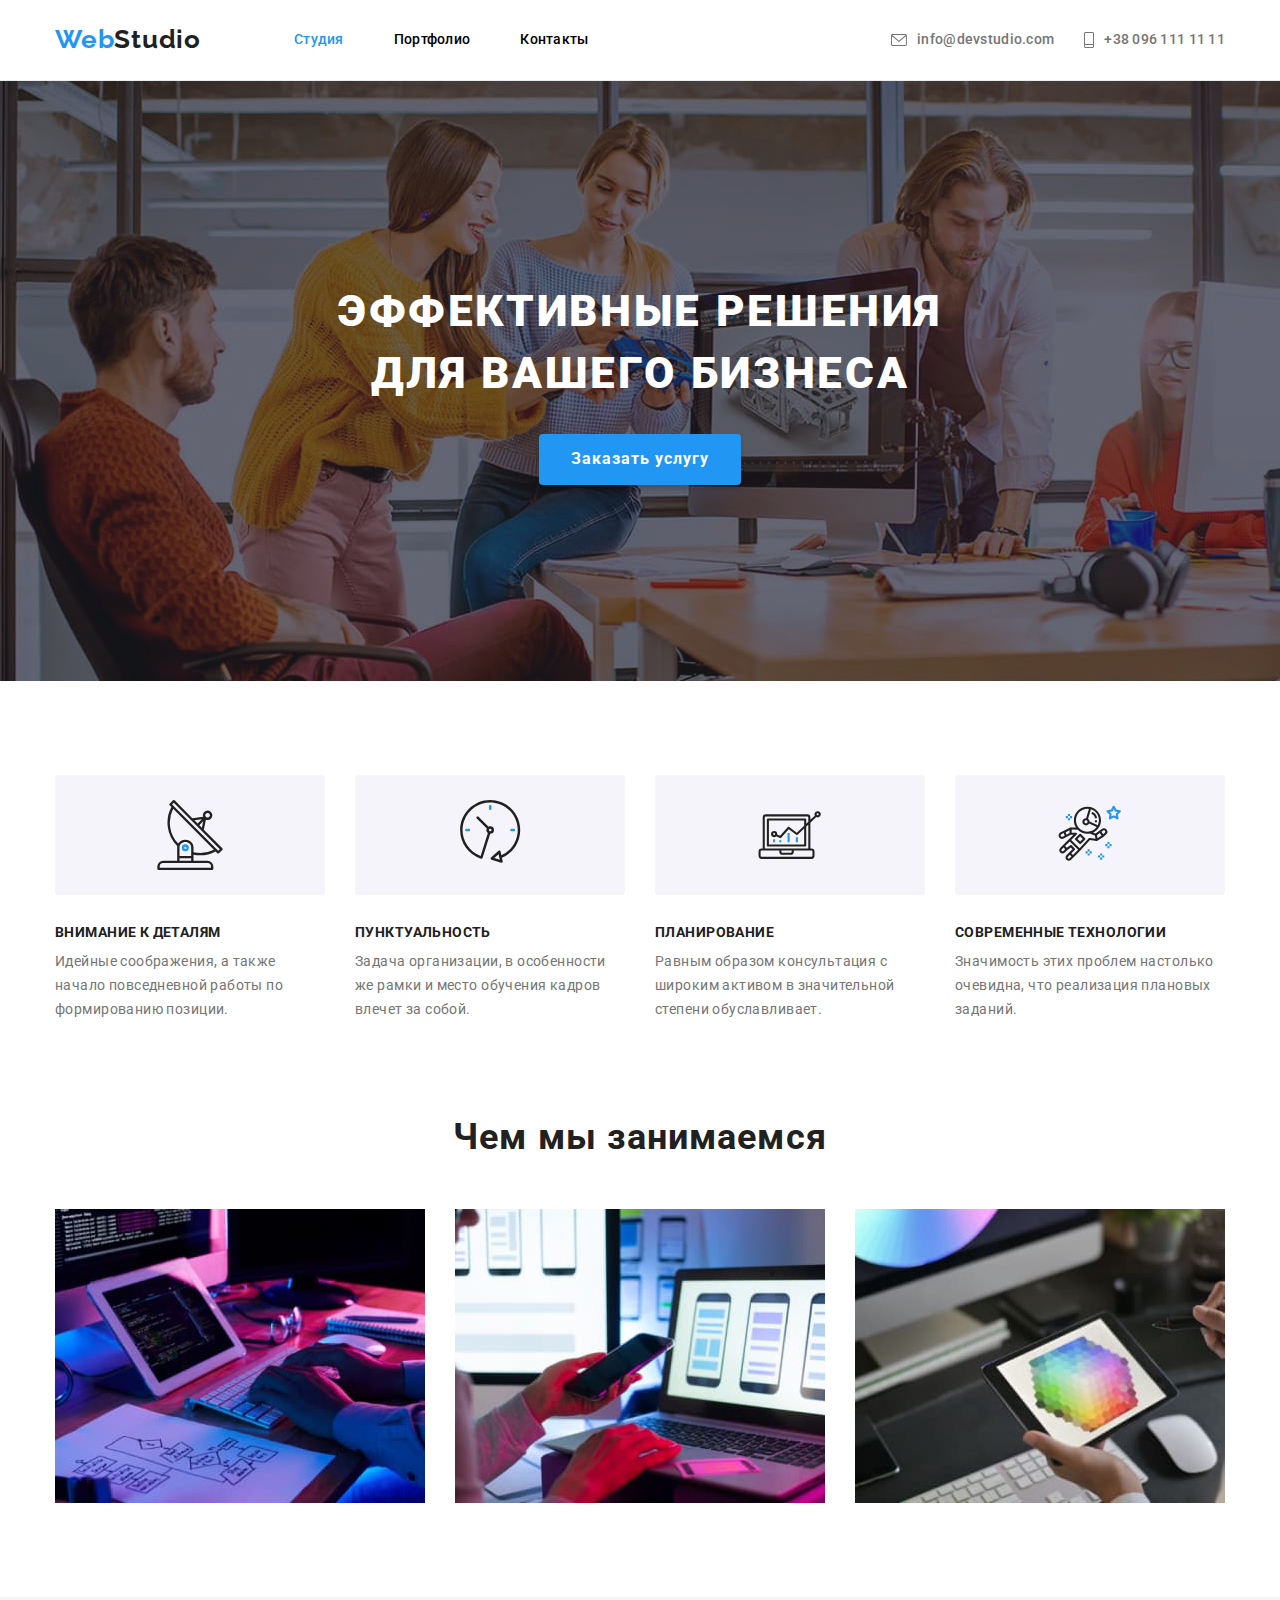
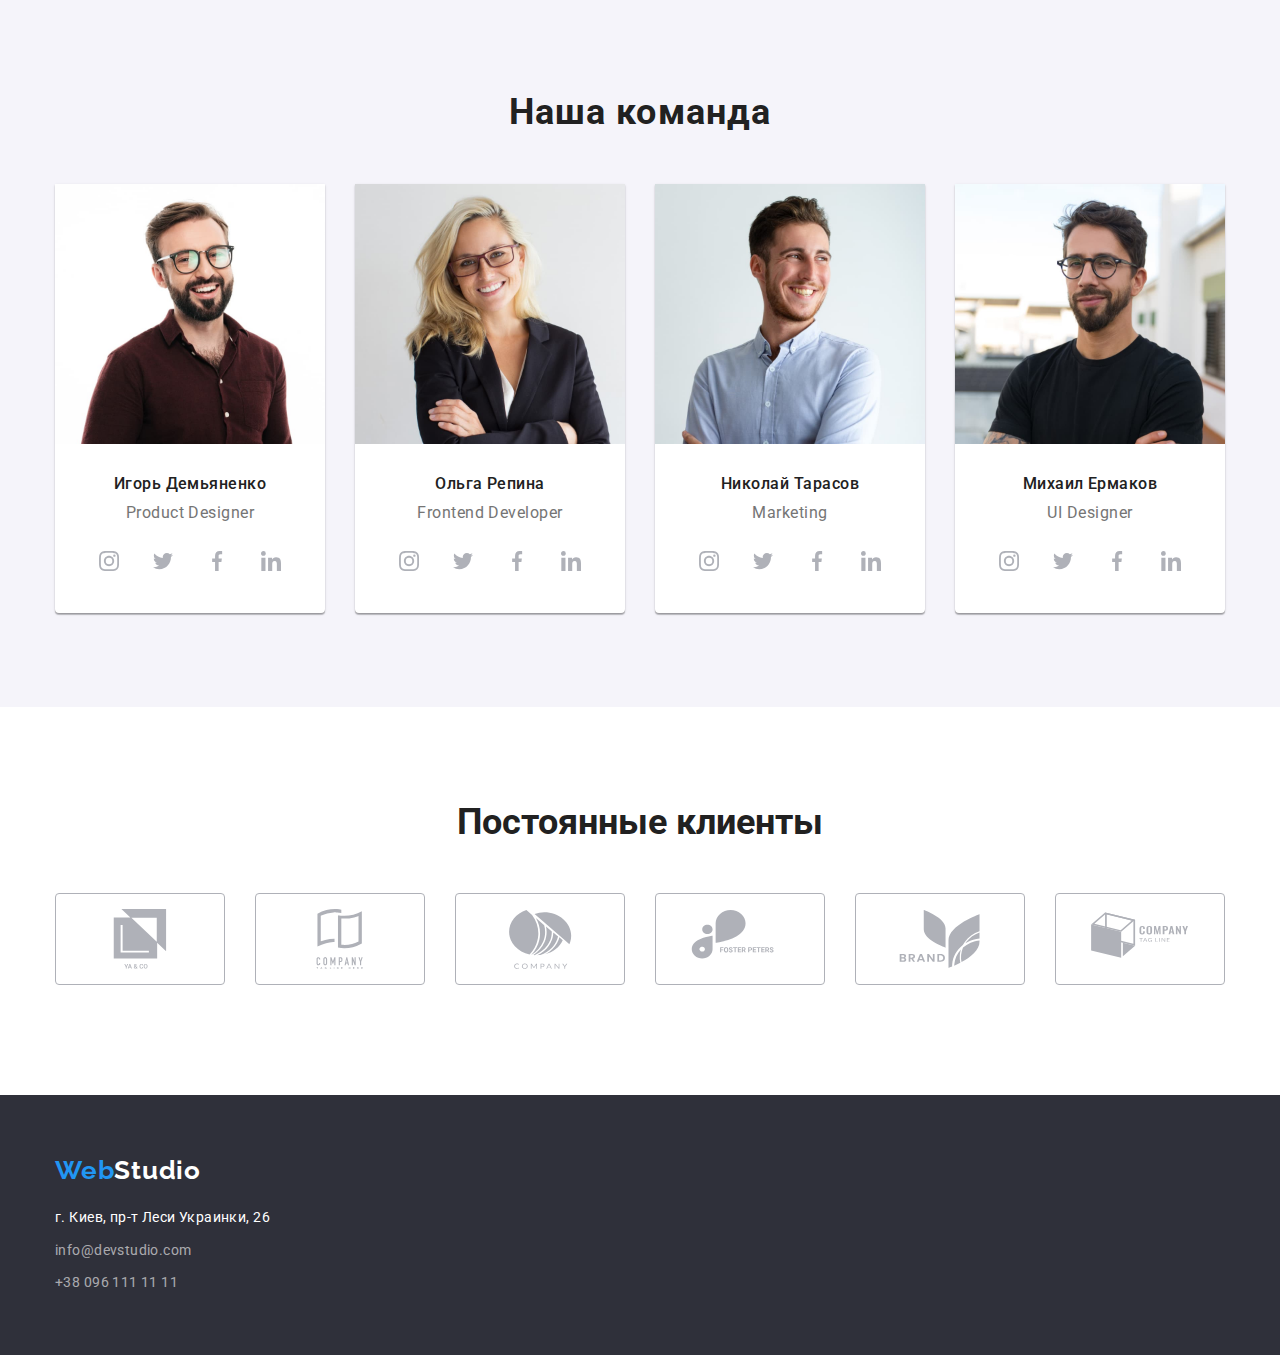
==== commit 133f8486: "Added new h3 customers" ====
--- a/index.html
+++ b/index.html
@@ -39,14 +39,14 @@
           <li class="address">
             <a href="mailto:info@devstudio.com" class="contacts link"
               ><svg class="envelope-icon icon">
-                <use href="./images/icons.svg#envelope"></use></svg
+                <use href="./images/icons.svg#envelope" /></svg
               >info@devstudio.com</a
             >
           </li>
           <li class="address">
             <a href="tel:+380961111111" class="contacts link"
               ><svg class="phone-icon icon">
-                <use href="./images/icons.svg#phone"></use></svg
+                <use href="./images/icons.svg#phone" /></svg
               >+38 096 111 11 11</a
             >
           </li>
@@ -70,7 +70,7 @@
             <li class="items">
               <div class="items-border">
                 <svg class="items-icon icon">
-                  <use href="./images/icons.svg#antenna"></use>
+                  <use href="./images/icons.svg#antenna" />
                 </svg>
               </div>
               <h3 class="feature-title">Внимание к деталям</h3>
@@ -82,7 +82,7 @@
             <li class="items">
               <div class="items-border">
                 <svg class="items-icon icon">
-                  <use href="./images/icons.svg#clock"></use>
+                  <use href="./images/icons.svg#clock" />
                 </svg>
               </div>
               <h3 class="feature-title">Пунктуальность</h3>
@@ -94,7 +94,7 @@
             <li class="items">
               <div class="items-border">
                 <svg class="items-icon icon">
-                  <use href="./images/icons.svg#diagram"></use>
+                  <use href="./images/icons.svg#diagram" />
                 </svg>
               </div>
               <h3 class="feature-title">Планирование</h3>
@@ -106,7 +106,7 @@
             <li class="items">
               <div class="items-border">
                 <svg class="items-icon icon">
-                  <use href="./images/icons.svg#astronaut"></use>
+                  <use href="./images/icons.svg#astronaut" />
                 </svg>
               </div>
               <h3 class="feature-title">Современные технологии</h3>
@@ -157,30 +157,54 @@
               <div class="social-box">
                 <ul class="social-list list">
                   <li class="social-items">
-                    <a href="https://www.instagram.com/" aria-label="instagram" target="_blank" rel="noopener noreferrer nofollow" class="social-link">
-                      <svg class="social-icons">
-                        <use href="./images/icons.svg#instagram"</use>
-                      </svg>
-                    </a>
-                  </li>
-                  <li class="social-items">
-                    <a href="https://twitter.com/" aria-label="twitter" target="_blank" rel="noopener noreferrer nofollow" class="social-link">
-                      <svg class="social-icons">
-                        <use href="./images/icons.svg#twitter"</use>
-                      </svg>
-                    </a>
-                  </li>
-                  <li class="social-items">
-                    <a href="https://www.facebook.com/" aria-label="facebook" target="_blank" rel="noopener noreferrer nofollow" class="social-link">
-                      <svg class="social-icons">
-                        <use href="./images/icons.svg#facebook"</use>
-                      </svg>
-                    </a>
-                  </li>
-                  <li class="social-items">
-                    <a href="https://linkedin.com/" aria-label="linkedin" target="_blank" rel="noopener noreferrer nofollow" class="social-link">
-                      <svg class="social-icons">
-                        <use href="./images/icons.svg#linkedin"</use>
+                    <a
+                      href="https://www.instagram.com/"
+                      aria-label="instagram"
+                      target="_blank"
+                      rel="noopener noreferrer nofollow"
+                      class="social-link"
+                    >
+                      <svg class="social-icons">
+                        <use href="./images/icons.svg#instagram" />
+                      </svg>
+                    </a>
+                  </li>
+                  <li class="social-items">
+                    <a
+                      href="https://twitter.com/"
+                      aria-label="twitter"
+                      target="_blank"
+                      rel="noopener noreferrer nofollow"
+                      class="social-link"
+                    >
+                      <svg class="social-icons">
+                        <use href="./images/icons.svg#twitter" />
+                      </svg>
+                    </a>
+                  </li>
+                  <li class="social-items">
+                    <a
+                      href="https://www.facebook.com/"
+                      aria-label="facebook"
+                      target="_blank"
+                      rel="noopener noreferrer nofollow"
+                      class="social-link"
+                    >
+                      <svg class="social-icons">
+                        <use href="./images/icons.svg#facebook" />
+                      </svg>
+                    </a>
+                  </li>
+                  <li class="social-items">
+                    <a
+                      href="https://linkedin.com/"
+                      aria-label="linkedin"
+                      target="_blank"
+                      rel="noopener noreferrer nofollow"
+                      class="social-link"
+                    >
+                      <svg class="social-icons">
+                        <use href="./images/icons.svg#linkedin" />
                       </svg>
                     </a>
                   </li>
@@ -194,36 +218,59 @@
               <div class="social-box">
                 <ul class="social-list list">
                   <li class="social-items">
-                    <a href="https://www.instagram.com/" aria-label="instagram" target="_blank" rel="noopener noreferrer nofollow" class="social-link">
-                      <svg class="social-icons">
-                        <use href="./images/icons.svg#instagram"</use>
-                      </svg>
-                    </a>
-                  </li>
-                  <li class="social-items">
-                    <a href="https://twitter.com/" aria-label="twitter" target="_blank" rel="noopener noreferrer nofollow" class="social-link">
-                      <svg class="social-icons">
-                        <use href="./images/icons.svg#twitter"</use>
-                      </svg>
-                    </a>
-                  </li>
-                  <li class="social-items">
-                    <a href="https://www.facebook.com/" aria-label="facebook" target="_blank" rel="noopener noreferrer nofollow" class="social-link">
-                      <svg class="social-icons">
-                        <use href="./images/icons.svg#facebook"</use>
-                      </svg>
-                    </a>
-                  </li>
-                  <li class="social-items">
-                    <a href="https://linkedin.com/" aria-label="linkedin" target="_blank" rel="noopener noreferrer nofollow" class="social-link">
-                      <svg class="social-icons">
-                        <use href="./images/icons.svg#linkedin"</use>
+                    <a
+                      href="https://www.instagram.com/"
+                      aria-label="instagram"
+                      target="_blank"
+                      rel="noopener noreferrer nofollow"
+                      class="social-link"
+                    >
+                      <svg class="social-icons">
+                        <use href="./images/icons.svg#instagram" />
+                      </svg>
+                    </a>
+                  </li>
+                  <li class="social-items">
+                    <a
+                      href="https://twitter.com/"
+                      aria-label="twitter"
+                      target="_blank"
+                      rel="noopener noreferrer nofollow"
+                      class="social-link"
+                    >
+                      <svg class="social-icons">
+                        <use href="./images/icons.svg#twitter" />
+                      </svg>
+                    </a>
+                  </li>
+                  <li class="social-items">
+                    <a
+                      href="https://www.facebook.com/"
+                      aria-label="facebook"
+                      target="_blank"
+                      rel="noopener noreferrer nofollow"
+                      class="social-link"
+                    >
+                      <svg class="social-icons">
+                        <use href="./images/icons.svg#facebook" />
+                      </svg>
+                    </a>
+                  </li>
+                  <li class="social-items">
+                    <a
+                      href="https://linkedin.com/"
+                      aria-label="linkedin"
+                      target="_blank"
+                      rel="noopener noreferrer nofollow"
+                      class="social-link"
+                    >
+                      <svg class="social-icons">
+                        <use href="./images/icons.svg#linkedin" />
                       </svg>
                     </a>
                   </li>
                 </ul>
               </div>
-              
             </li>
             <li class="team-line">
               <img src="./images/6.jpg" alt="photo" width="270" class="img" />
@@ -232,36 +279,59 @@
               <div class="social-box">
                 <ul class="social-list list">
                   <li class="social-items">
-                    <a href="https://www.instagram.com/" aria-label="instagram" target="_blank" rel="noopener noreferrer nofollow" class="social-link">
-                      <svg class="social-icons">
-                        <use href="./images/icons.svg#instagram"</use>
-                      </svg>
-                    </a>
-                  </li>
-                  <li class="social-items">
-                    <a href="https://twitter.com/" aria-label="twitter" target="_blank" rel="noopener noreferrer nofollow" class="social-link">
-                      <svg class="social-icons">
-                        <use href="./images/icons.svg#twitter"</use>
-                      </svg>
-                    </a>
-                  </li>
-                  <li class="social-items">
-                    <a href="https://www.facebook.com/" aria-label="facebook" target="_blank" rel="noopener noreferrer nofollow" class="social-link">
-                      <svg class="social-icons">
-                        <use href="./images/icons.svg#facebook"</use>
-                      </svg>
-                    </a>
-                  </li>
-                  <li class="social-items">
-                    <a href="https://linkedin.com/" aria-label="linkedin" target="_blank" rel="noopener noreferrer nofollow" class="social-link">
-                      <svg class="social-icons">
-                        <use href="./images/icons.svg#linkedin"</use>
+                    <a
+                      href="https://www.instagram.com/"
+                      aria-label="instagram"
+                      target="_blank"
+                      rel="noopener noreferrer nofollow"
+                      class="social-link"
+                    >
+                      <svg class="social-icons">
+                        <use href="./images/icons.svg#instagram" />
+                      </svg>
+                    </a>
+                  </li>
+                  <li class="social-items">
+                    <a
+                      href="https://twitter.com/"
+                      aria-label="twitter"
+                      target="_blank"
+                      rel="noopener noreferrer nofollow"
+                      class="social-link"
+                    >
+                      <svg class="social-icons">
+                        <use href="./images/icons.svg#twitter" />
+                      </svg>
+                    </a>
+                  </li>
+                  <li class="social-items">
+                    <a
+                      href="https://www.facebook.com/"
+                      aria-label="facebook"
+                      target="_blank"
+                      rel="noopener noreferrer nofollow"
+                      class="social-link"
+                    >
+                      <svg class="social-icons">
+                        <use href="./images/icons.svg#facebook" />
+                      </svg>
+                    </a>
+                  </li>
+                  <li class="social-items">
+                    <a
+                      href="https://linkedin.com/"
+                      aria-label="linkedin"
+                      target="_blank"
+                      rel="noopener noreferrer nofollow"
+                      class="social-link"
+                    >
+                      <svg class="social-icons">
+                        <use href="./images/icons.svg#linkedin" />
                       </svg>
                     </a>
                   </li>
                 </ul>
               </div>
-              
             </li>
             <li class="team-line">
               <img src="./images/7.jpg" alt="photo" width="270" class="img" />
@@ -270,39 +340,110 @@
               <div class="social-box">
                 <ul class="social-list list">
                   <li class="social-items">
-                    <a href="https://www.instagram.com/" aria-label="instagram" target="_blank" rel="noopener noreferrer nofollow" class="social-link">
-                      <svg class="social-icons">
-                        <use href="./images/icons.svg#instagram"</use>
-                      </svg>
-                    </a>
-                  </li>
-                  <li class="social-items">
-                    <a href="https://twitter.com/" aria-label="twitter" target="_blank" rel="noopener noreferrer nofollow" class="social-link">
-                      <svg class="social-icons">
-                        <use href="./images/icons.svg#twitter"</use>
-                      </svg>
-                    </a>
-                  </li>
-                  <li class="social-items">
-                    <a href="https://www.facebook.com/" aria-label="facebook" target="_blank" rel="noopener noreferrer nofollow" class="social-link">
-                      <svg class="social-icons">
-                        <use href="./images/icons.svg#facebook"</use>
-                      </svg>
-                    </a>
-                  </li>
-                  <li class="social-items">
-                    <a href="https://linkedin.com/" aria-label="linkedin" target="_blank" rel="noopener noreferrer nofollow" class="social-link">
-                      <svg class="social-icons">
-                        <use href="./images/icons.svg#linkedin"</use>
+                    <a
+                      href="https://www.instagram.com/"
+                      aria-label="instagram"
+                      target="_blank"
+                      rel="noopener noreferrer nofollow"
+                      class="social-link"
+                    >
+                      <svg class="social-icons">
+                        <use href="./images/icons.svg#instagram" />
+                      </svg>
+                    </a>
+                  </li>
+                  <li class="social-items">
+                    <a
+                      href="https://twitter.com/"
+                      aria-label="twitter"
+                      target="_blank"
+                      rel="noopener noreferrer nofollow"
+                      class="social-link"
+                    >
+                      <svg class="social-icons">
+                        <use href="./images/icons.svg#twitter" />
+                      </svg>
+                    </a>
+                  </li>
+                  <li class="social-items">
+                    <a
+                      href="https://www.facebook.com/"
+                      aria-label="facebook"
+                      target="_blank"
+                      rel="noopener noreferrer nofollow"
+                      class="social-link"
+                    >
+                      <svg class="social-icons">
+                        <use href="./images/icons.svg#facebook" />
+                      </svg>
+                    </a>
+                  </li>
+                  <li class="social-items">
+                    <a
+                      href="https://linkedin.com/"
+                      aria-label="linkedin"
+                      target="_blank"
+                      rel="noopener noreferrer nofollow"
+                      class="social-link"
+                    >
+                      <svg class="social-icons">
+                        <use href="./images/icons.svg#linkedin" />
                       </svg>
                     </a>
                   </li>
                 </ul>
               </div>
-              
             </li>
           </ul>
         </div>
+      </section>
+      <section class="customers container">
+        <h3 class="regular-customers">Постоянные клиенты</h3>
+        <ul class="list-customers list">
+          <li class="items">
+            <a href="" class="customers-link">
+              <div class="container">
+                <svg class="customers-icon"><use href="./images/icons.svg#yaco" /></svg>
+              </div>
+            </a>
+            </li>
+          <li class="items">
+            <a href="" class="customers-link">
+              <div class="container">
+                <svg class="customers-icon"><use href="./images/icons.svg#tagline" /></svg>
+              </div>
+            </a>
+          </li>
+          <li class="items">
+            <a href="" class="customers-link">
+              <div class="container">
+                <svg class="customers-icon"><use href="./images/icons.svg#company" /></svg>
+              </div>
+            </a>
+          </li>
+          <li class="items">
+            <a href="" class="customers-link">
+              <div class="container">
+                <svg class="customers-icon"><use href="./images/icons.svg#foster" /></svg>
+              </div>
+            </a>
+          </li>
+          <li class="items">
+            <a href="" class="customers-link">
+              <div class="container">
+                <svg class="customers-icon"><use href="./images/icons.svg#brand" /></svg>
+              </div>
+            </a>
+          </li>
+          <li class="items">
+            <a href="" class="customers-link">
+              <div class="container">
+                <svg class="customers-icon"><use href="./images/icons.svg#ctagline" /></svg>
+              </div>
+            </a>
+          </li>
+          </li>
+        </ul>
       </section>
     </main>
     <!-- Контакты, футер -->
--- a/css/styles.css
+++ b/css/styles.css
@@ -152,8 +152,6 @@
 .hero {
   padding-top: 200px;
   padding-bottom: 200px;
-  margin-left: auto;
-  margin-right: auto;
 }
 
 .overlay {
@@ -213,8 +211,6 @@
 .feature {
   padding-top: 94px;
   padding-bottom: 94px;
-  margin-left: auto;
-  margin-right: auto;
 }
 
 .feature .feature-title {
@@ -275,8 +271,6 @@
 
 .work {
   padding-bottom: 94px;
-  margin-left: auto;
-  margin-right: auto;
 }
 
 .work .work-title {
@@ -308,10 +302,10 @@
   margin: 0;
 }
 
+/* Стили для секция команда */
+
 .team {
   background-color: var(--third-bcgrnd-color);
-  margin-left: auto;
-  margin-right: auto;
   padding-top: 94px;
   padding-bottom: 94px;
 }
@@ -410,6 +404,66 @@
   height: 20px;
 }
 
+/* Стили для секции клиенты */
+
+.customers {
+  padding-top: 94px;
+  padding-bottom: 94px;
+}
+
+.customers .regular-customers {
+  margin-top: 0;
+  margin-bottom: 50px;
+
+  font-weight: 700;
+  font-size: 36px;
+  line-height: 42px;
+  text-align: center;
+}
+
+.customers .list-customers {
+  display: flex;
+
+  margin-left: auto;
+  margin-right: auto;
+  padding: 0;
+  justify-content: center;
+}
+
+.customers .items:not(:last-child) {
+  margin-right: 30px;
+}
+
+.customers .customers-link {
+}
+
+.customers .container {
+  justify-content: center;
+  align-items: center;
+  display: flex;
+  width: 170px;
+  height: 92px;
+  margin-right: auto;
+  margin-left: auto;
+
+  border: 1px solid var(--social-network);
+  border-radius: 4px;
+  fill: var(--social-network);
+}
+
+.customers .container:hover,
+.customers .container:hover {
+  fill: var(--button-color);
+  border-color: var(--button-color);
+}
+
+.customers .customers-icon {
+  width: 106px;
+  height: 60px;
+}
+
+/* Стили для подвала */
+
 .footer {
   background-color: var(--second-bcgrnd-color);
   margin-left: auto;
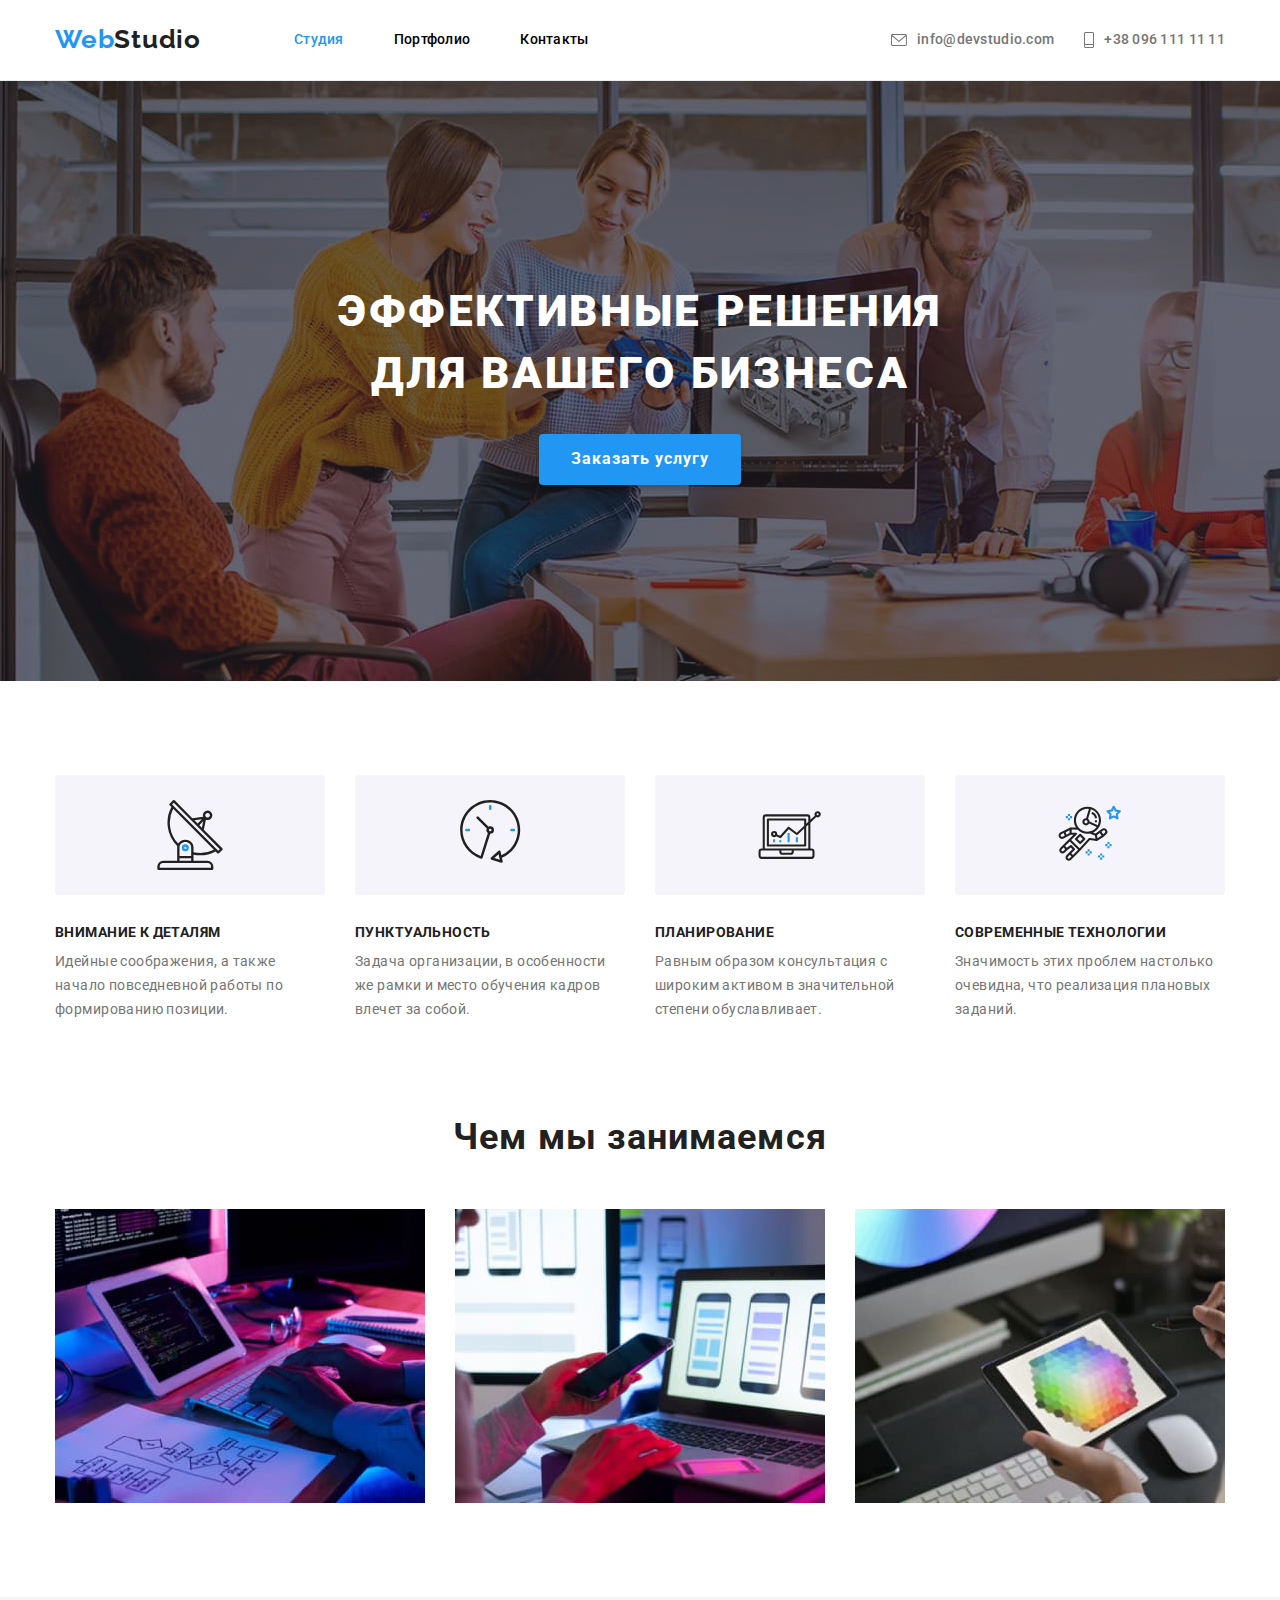
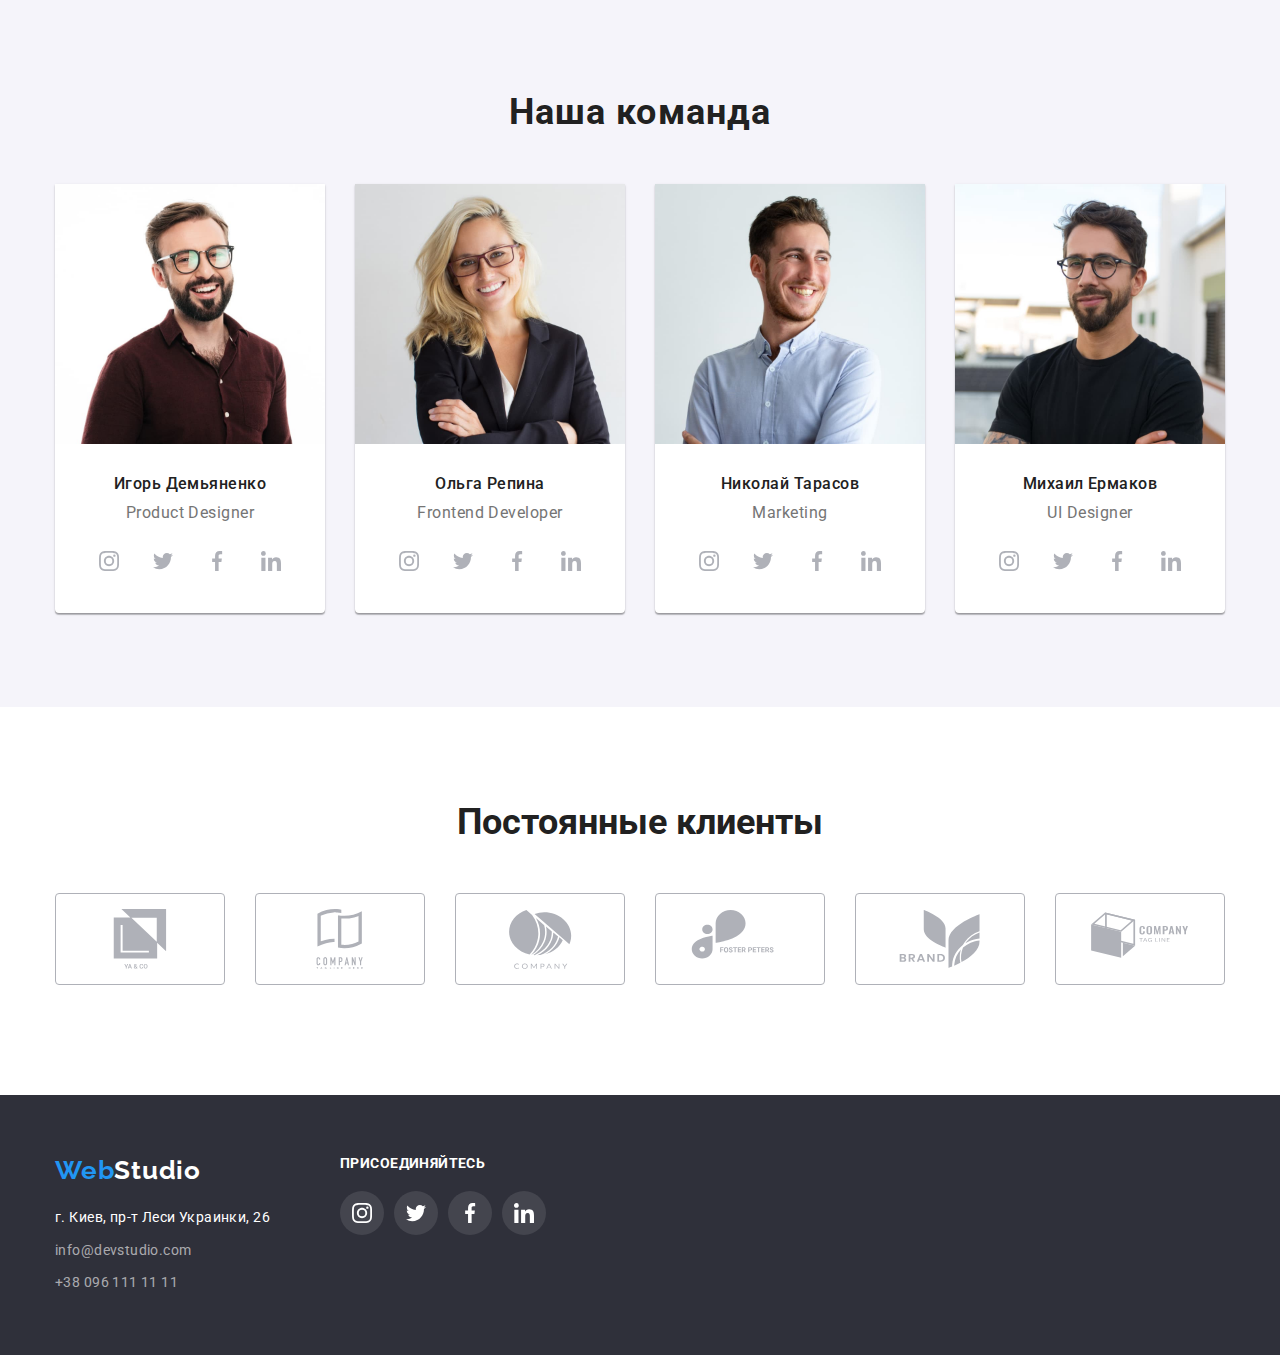
==== commit f97917b3: "Added social link to footer" ====
--- a/index.html
+++ b/index.html
@@ -402,42 +402,42 @@
         <ul class="list-customers list">
           <li class="items">
             <a href="" class="customers-link">
-              <div class="container">
+              <div class="customers-box">
                 <svg class="customers-icon"><use href="./images/icons.svg#yaco" /></svg>
               </div>
             </a>
             </li>
           <li class="items">
             <a href="" class="customers-link">
-              <div class="container">
+              <div class="customers-box">
                 <svg class="customers-icon"><use href="./images/icons.svg#tagline" /></svg>
               </div>
             </a>
           </li>
           <li class="items">
             <a href="" class="customers-link">
-              <div class="container">
+              <div class="customers-box">
                 <svg class="customers-icon"><use href="./images/icons.svg#company" /></svg>
               </div>
             </a>
           </li>
           <li class="items">
             <a href="" class="customers-link">
-              <div class="container">
+              <div class="customers-box">
                 <svg class="customers-icon"><use href="./images/icons.svg#foster" /></svg>
               </div>
             </a>
           </li>
           <li class="items">
             <a href="" class="customers-link">
-              <div class="container">
+              <div class="customers-box">
                 <svg class="customers-icon"><use href="./images/icons.svg#brand" /></svg>
               </div>
             </a>
           </li>
           <li class="items">
             <a href="" class="customers-link">
-              <div class="container">
+              <div class="customers-box">
                 <svg class="customers-icon"><use href="./images/icons.svg#ctagline" /></svg>
               </div>
             </a>
@@ -448,8 +448,9 @@
     </main>
     <!-- Контакты, футер -->
     <footer class="footer">
-      <div class="container">
-        <a href="./index.html" class="footer-logo link"
+      <div class="footer-box container">
+        <div class="address-box">
+          <a href="./index.html" class="footer-logo link"
           ><span class="footer-logo-web">Web</span>Studio</a
         >
         <address>
@@ -475,6 +476,32 @@
             </li>
           </ul>
         </address>
+        </div>
+        <div class="follow-box">
+          <h3 class="follow-title">присоединяйтесь</h3>
+          <ul class="follow-list list">
+            <li class="follow-item">
+              <a href="" target="_blank" rel="nofollow noopener noreferrer" class="follow-link">
+                <svg class="follow-icon"><use href="./images/icons.svg#instagram"/></svg>
+              </a>
+            </li>
+            <li class="follow-item">
+              <a href="" target="_blank" rel="nofollow noopener noreferrer" class="follow-link">
+                <svg class="follow-icon"><use href="./images/icons.svg#twitter"/></svg>
+              </a>
+            </li>
+            <li class="follow-item">
+              <a href="" target="_blank" rel="nofollow noopener noreferrer" class="follow-link">
+                <svg class="follow-icon"><use href="./images/icons.svg#facebook"/></svg>
+              </a>
+            </li>
+            <li class="follow-item">
+              <a href="" target="_blank" rel="nofollow noopener noreferrer" class="follow-link">
+                <svg class="follow-icon"><use href="./images/icons.svg#linkedin"/></svg>
+              </a>
+            </li>
+          </ul>
+        </div>
       </div>
     </footer>
   </body>
--- a/css/styles.css
+++ b/css/styles.css
@@ -10,6 +10,7 @@
   --rgba-color: rgba(255, 255, 255, 0.6);
   --border-header: #ececec;
   --social-network: #afb1b8;
+  --social-network-rgba: rgba(255, 255, 255, 0.1);
 }
 /* Глобальные стили в Body */
 body {
@@ -367,7 +368,6 @@
 }
 /* Иконки для соц сетей */
 .team .social-box {
-  /* display: flex; */
   margin-top: 16px;
 }
 
@@ -434,10 +434,7 @@
   margin-right: 30px;
 }
 
-.customers .customers-link {
-}
-
-.customers .container {
+.customers .customers-box {
   justify-content: center;
   align-items: center;
   display: flex;
@@ -451,8 +448,8 @@
   fill: var(--social-network);
 }
 
-.customers .container:hover,
-.customers .container:hover {
+.customers .customers-box:hover,
+.customers .customers-box:hover {
   fill: var(--button-color);
   border-color: var(--button-color);
 }
@@ -470,6 +467,10 @@
   margin-right: auto;
   padding-top: 60px;
   padding-bottom: 60px;
+}
+
+.footer .footer-box {
+  display: flex;
 }
 
 .footer .footer-logo {
@@ -517,6 +518,61 @@
   margin-bottom: 9px;
 }
 
+.footer .address-box {
+  display: flex;
+  flex-direction: column;
+}
+
+/* Follower  */
+
+.footer .address-box:not(:last-child) {
+  margin-right: 70px;
+}
+
+.footer .follow-title {
+  margin-top: 0;
+  margin-bottom: 20px;
+  padding: 0;
+
+  font-weight: 700;
+  font-size: 14px;
+  line-height: 16px;
+  letter-spacing: 0.03em;
+  text-transform: uppercase;
+
+  color: var(--white-color);
+}
+
+.footer .follow-list {
+  display: flex;
+}
+
+.footer .follow-item:not(:last-child) {
+  margin-right: 10px;
+}
+
+.footer .follow-link {
+  display: flex;
+  justify-content: center;
+  align-items: center;
+
+  width: 44px;
+  height: 44px;
+  border-radius: 50%;
+
+  background-color: var(--social-network-rgba);
+  fill: var(--white-color);
+}
+
+.footer .follow-link:hover {
+  background-color: var(--button-color);
+}
+
+.footer .follow-icon {
+  width: 20px;
+  height: 20px;
+}
+
 /* Стили для портфолио */
 .filter {
   margin-left: auto;
